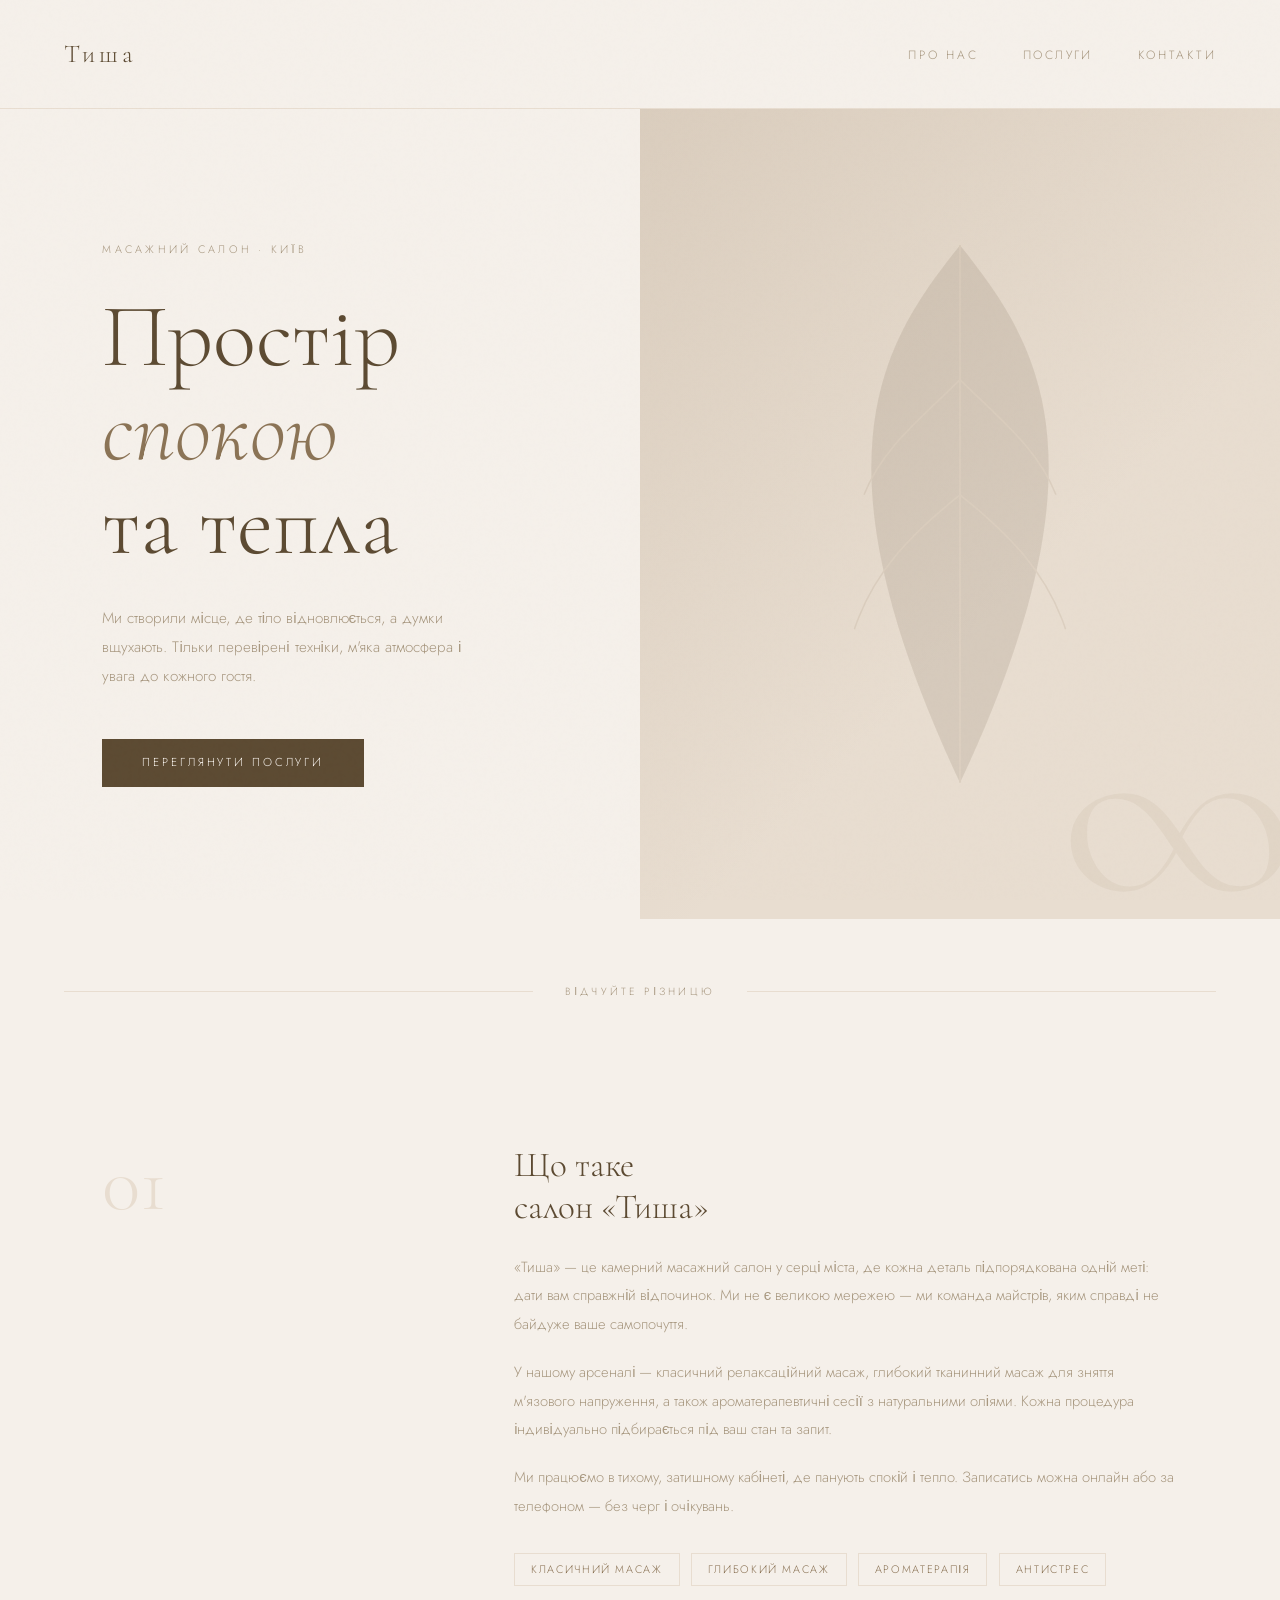
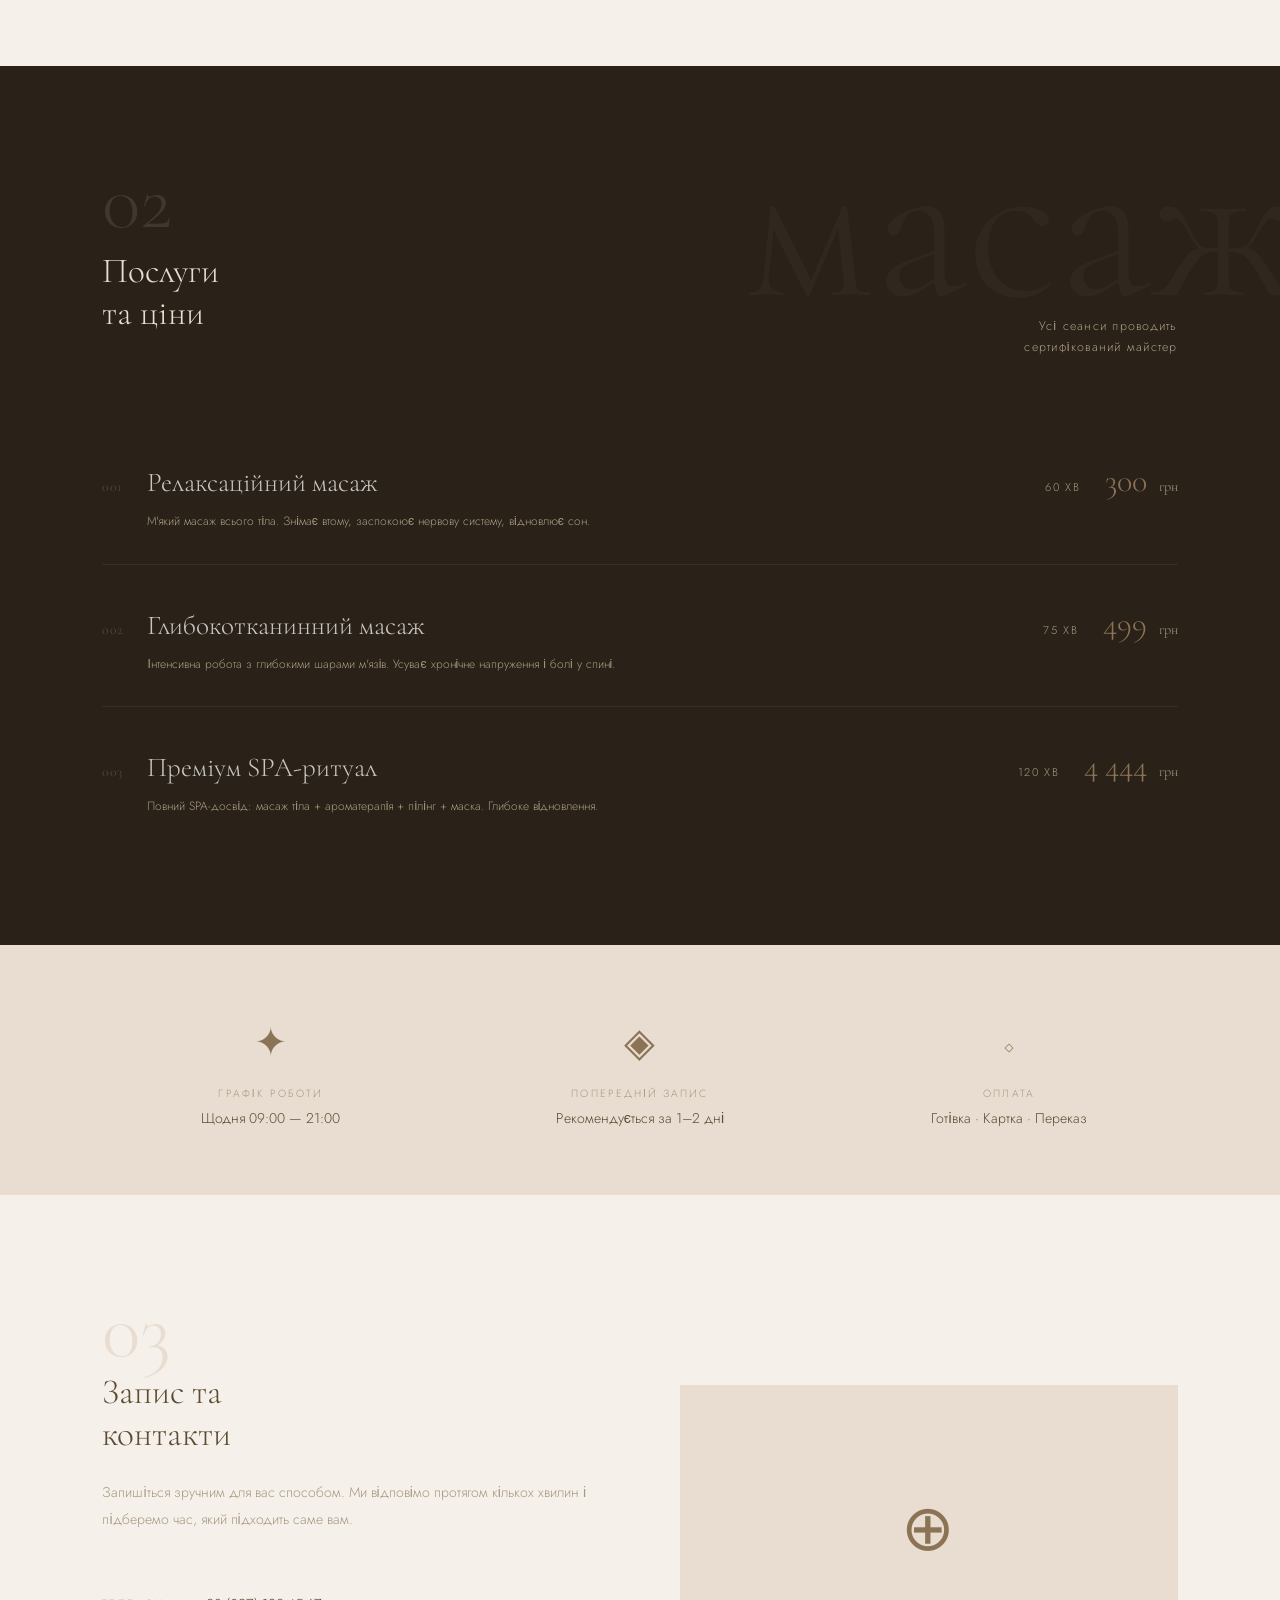
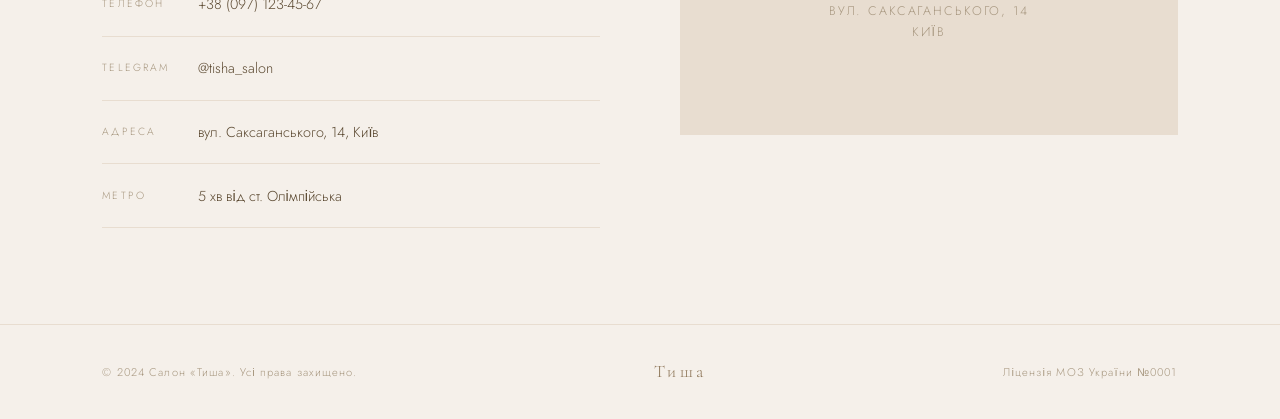
==== index.html @ 8c25eb46 "Add files via upload" ====
<!DOCTYPE html>
<html lang="uk">
<head>
<meta charset="UTF-8">
<meta name="viewport" content="width=device-width, initial-scale=1.0">
<title>Тиша — Масажний салон</title>
<link href="https://fonts.googleapis.com/css2?family=Cormorant+Garamond:ital,wght@0,300;0,400;1,300&family=Jost:wght@300;400&display=swap" rel="stylesheet">
<style>
  :root {
    --cream: #f5f0ea;
    --sand: #e8ddd0;
    --mocha: #8b7355;
    --bark: #5c4a32;
    --dark: #2a2218;
    --muted: #a89880;
  }

  * { margin: 0; padding: 0; box-sizing: border-box; }

  html { scroll-behavior: smooth; }

  body {
    background-color: var(--cream);
    color: var(--dark);
    font-family: 'Jost', sans-serif;
    font-weight: 300;
    line-height: 1.7;
    overflow-x: hidden;
  }

  /* NOISE TEXTURE OVERLAY */
  body::before {
    content: '';
    position: fixed;
    inset: 0;
    background-image: url("data:image/svg+xml,%3Csvg viewBox='0 0 200 200' xmlns='http://www.w3.org/2000/svg'%3E%3Cfilter id='n'%3E%3CfeTurbulence type='fractalNoise' baseFrequency='0.9' numOctaves='4' stitchTiles='stitch'/%3E%3C/filter%3E%3Crect width='100%25' height='100%25' filter='url(%23n)' opacity='0.04'/%3E%3C/svg%3E");
    pointer-events: none;
    z-index: 100;
    opacity: 0.4;
  }

  /* HEADER */
  header {
    display: flex;
    justify-content: space-between;
    align-items: center;
    padding: 2rem 5vw;
    border-bottom: 1px solid var(--sand);
    position: sticky;
    top: 0;
    background: var(--cream);
    z-index: 10;
    animation: fadeDown 0.8s ease both;
  }

  .logo {
    font-family: 'Cormorant Garamond', serif;
    font-size: 1.6rem;
    font-weight: 300;
    letter-spacing: 0.15em;
    color: var(--bark);
  }

  nav a {
    text-decoration: none;
    color: var(--muted);
    font-size: 0.75rem;
    letter-spacing: 0.2em;
    text-transform: uppercase;
    margin-left: 2.5rem;
    transition: color 0.3s;
  }
  nav a:hover { color: var(--bark); }

  /* HERO */
  .hero {
    display: grid;
    grid-template-columns: 1fr 1fr;
    min-height: 90vh;
    animation: fadeUp 1s 0.2s ease both;
  }

  .hero-text {
    display: flex;
    flex-direction: column;
    justify-content: center;
    padding: 6rem 5vw 6rem 8vw;
  }

  .hero-label {
    font-size: 0.68rem;
    letter-spacing: 0.3em;
    text-transform: uppercase;
    color: var(--muted);
    margin-bottom: 2rem;
  }

  .hero-title {
    font-family: 'Cormorant Garamond', serif;
    font-size: clamp(3.5rem, 7vw, 6rem);
    font-weight: 300;
    line-height: 1.05;
    color: var(--bark);
    margin-bottom: 2rem;
  }

  .hero-title em {
    font-style: italic;
    color: var(--mocha);
  }

  .hero-desc {
    font-size: 0.95rem;
    color: var(--muted);
    max-width: 380px;
    margin-bottom: 3rem;
    line-height: 1.9;
  }

  .btn {
    display: inline-block;
    padding: 0.9rem 2.5rem;
    background: var(--bark);
    color: var(--cream);
    text-decoration: none;
    font-size: 0.72rem;
    letter-spacing: 0.25em;
    text-transform: uppercase;
    transition: background 0.3s, transform 0.2s;
    align-self: flex-start;
  }
  .btn:hover { background: var(--dark); transform: translateY(-1px); }

  .hero-visual {
    background: var(--sand);
    position: relative;
    overflow: hidden;
  }

  .hero-visual::after {
    content: '';
    position: absolute;
    inset: 0;
    background: linear-gradient(135deg, rgba(139,115,85,0.15) 0%, transparent 60%);
  }

  .hero-visual svg {
    position: absolute;
    top: 50%;
    left: 50%;
    transform: translate(-50%, -50%);
    opacity: 0.12;
    width: 60%;
  }

  .big-number {
    position: absolute;
    bottom: -2rem;
    right: -1rem;
    font-family: 'Cormorant Garamond', serif;
    font-size: 18rem;
    color: var(--mocha);
    opacity: 0.07;
    line-height: 1;
    user-select: none;
  }

  /* DIVIDER */
  .divider {
    display: flex;
    align-items: center;
    padding: 0 5vw;
    gap: 2rem;
    margin: 4rem 0;
  }
  .divider-line { flex: 1; height: 1px; background: var(--sand); }
  .divider-text { font-size: 0.65rem; letter-spacing: 0.3em; text-transform: uppercase; color: var(--muted); white-space: nowrap; }

  /* ABOUT */
  .about {
    padding: 5rem 8vw;
    display: grid;
    grid-template-columns: 1fr 2fr;
    gap: 5rem;
    align-items: start;
  }

  .section-num {
    font-family: 'Cormorant Garamond', serif;
    font-size: 5rem;
    color: var(--sand);
    font-weight: 300;
    line-height: 1;
  }

  .section-title {
    font-family: 'Cormorant Garamond', serif;
    font-size: 2.2rem;
    font-weight: 300;
    color: var(--bark);
    margin-bottom: 1.5rem;
    line-height: 1.2;
  }

  .about-text p {
    color: var(--muted);
    font-size: 0.92rem;
    line-height: 1.95;
    margin-bottom: 1.2rem;
  }

  .tag-row {
    display: flex;
    gap: 0.7rem;
    flex-wrap: wrap;
    margin-top: 2rem;
  }

  .tag {
    padding: 0.4rem 1rem;
    border: 1px solid var(--sand);
    font-size: 0.68rem;
    letter-spacing: 0.15em;
    text-transform: uppercase;
    color: var(--mocha);
  }

  /* SERVICES */
  .services {
    background: var(--dark);
    padding: 6rem 8vw;
    color: var(--cream);
    position: relative;
    overflow: hidden;
  }

  .services::before {
    content: 'масаж';
    position: absolute;
    top: -2rem;
    right: -1rem;
    font-family: 'Cormorant Garamond', serif;
    font-size: 14rem;
    color: rgba(255,255,255,0.03);
    font-weight: 300;
    white-space: nowrap;
  }

  .services-header {
    display: flex;
    justify-content: space-between;
    align-items: flex-end;
    margin-bottom: 4rem;
  }

  .services .section-title {
    color: var(--sand);
  }

  .services-sub {
    font-size: 0.78rem;
    color: var(--muted);
    letter-spacing: 0.1em;
    max-width: 200px;
    text-align: right;
    line-height: 1.7;
  }

  .price-list { width: 100%; }

  .price-item {
    display: grid;
    grid-template-columns: auto 1fr auto auto;
    align-items: baseline;
    gap: 1.5rem;
    padding: 2rem 0;
    border-bottom: 1px solid rgba(255,255,255,0.06);
    transition: background 0.3s;
    cursor: default;
  }

  .price-item:hover .price-name { color: var(--sand); }
  .price-item:last-child { border-bottom: none; }

  .price-index {
    font-family: 'Cormorant Garamond', serif;
    font-size: 0.85rem;
    color: rgba(255,255,255,0.2);
    letter-spacing: 0.1em;
    padding-top: 2px;
  }

  .price-name {
    font-family: 'Cormorant Garamond', serif;
    font-size: 1.7rem;
    font-weight: 300;
    color: rgba(255,255,255,0.75);
    transition: color 0.3s;
  }

  .price-duration {
    font-size: 0.7rem;
    color: var(--muted);
    letter-spacing: 0.15em;
    text-transform: uppercase;
  }

  .price-cost {
    font-family: 'Cormorant Garamond', serif;
    font-size: 2rem;
    font-weight: 300;
    color: var(--mocha);
    white-space: nowrap;
  }

  .price-cost span {
    font-size: 0.9rem;
    color: var(--muted);
    margin-left: 0.3rem;
  }

  /* INFO STRIP */
  .info-strip {
    background: var(--sand);
    padding: 3rem 8vw;
    display: grid;
    grid-template-columns: repeat(3, 1fr);
    gap: 2rem;
  }

  .info-item {
    text-align: center;
    padding: 1rem;
  }

  .info-icon {
    font-family: 'Cormorant Garamond', serif;
    font-size: 2.5rem;
    color: var(--mocha);
    margin-bottom: 0.5rem;
  }

  .info-label {
    font-size: 0.65rem;
    letter-spacing: 0.2em;
    text-transform: uppercase;
    color: var(--muted);
    margin-bottom: 0.3rem;
  }

  .info-value {
    font-size: 0.88rem;
    color: var(--bark);
  }

  /* CONTACT */
  .contact {
    padding: 6rem 8vw;
    display: grid;
    grid-template-columns: 1fr 1fr;
    gap: 5rem;
    align-items: center;
  }

  .contact-left .section-title { margin-bottom: 1rem; }

  .contact-desc {
    font-size: 0.88rem;
    color: var(--muted);
    line-height: 1.9;
    margin-bottom: 2.5rem;
  }

  .contact-line {
    display: flex;
    align-items: center;
    gap: 1rem;
    padding: 1.2rem 0;
    border-bottom: 1px solid var(--sand);
  }

  .contact-line-label {
    font-size: 0.65rem;
    letter-spacing: 0.2em;
    text-transform: uppercase;
    color: var(--muted);
    width: 80px;
  }

  .contact-line-value {
    font-size: 0.9rem;
    color: var(--bark);
  }

  .contact-right {
    background: var(--sand);
    height: 350px;
    display: flex;
    align-items: center;
    justify-content: center;
    position: relative;
    overflow: hidden;
  }

  .map-placeholder {
    text-align: center;
    color: var(--muted);
    font-size: 0.78rem;
    letter-spacing: 0.15em;
    text-transform: uppercase;
    z-index: 1;
  }

  .map-placeholder .map-icon {
    font-family: 'Cormorant Garamond', serif;
    font-size: 4rem;
    display: block;
    color: var(--mocha);
    margin-bottom: 1rem;
  }

  /* FOOTER */
  footer {
    padding: 2rem 8vw;
    border-top: 1px solid var(--sand);
    display: flex;
    justify-content: space-between;
    align-items: center;
  }

  .footer-copy {
    font-size: 0.7rem;
    color: var(--muted);
    letter-spacing: 0.1em;
  }

  .footer-logo {
    font-family: 'Cormorant Garamond', serif;
    font-size: 1.1rem;
    color: var(--mocha);
    letter-spacing: 0.2em;
  }

  /* ANIMATIONS */
  @keyframes fadeDown {
    from { opacity: 0; transform: translateY(-15px); }
    to { opacity: 1; transform: translateY(0); }
  }
  @keyframes fadeUp {
    from { opacity: 0; transform: translateY(20px); }
    to { opacity: 1; transform: translateY(0); }
  }

  /* SCROLL REVEAL */
  .reveal {
    opacity: 0;
    transform: translateY(25px);
    transition: opacity 0.8s ease, transform 0.8s ease;
  }
  .reveal.visible {
    opacity: 1;
    transform: translateY(0);
  }

  /* RESPONSIVE */
  @media (max-width: 768px) {
    .hero { grid-template-columns: 1fr; min-height: auto; }
    .hero-visual { height: 250px; }
    .hero-text { padding: 3rem 5vw; }
    .about { grid-template-columns: 1fr; gap: 1.5rem; }
    .section-num { font-size: 3rem; }
    .services-header { flex-direction: column; align-items: flex-start; gap: 1rem; }
    .services-sub { text-align: left; }
    .price-item { grid-template-columns: auto 1fr auto; }
    .price-duration { display: none; }
    .info-strip { grid-template-columns: 1fr; }
    .contact { grid-template-columns: 1fr; }
    .contact-right { height: 200px; }
    footer { flex-direction: column; gap: 1rem; text-align: center; }
    nav { display: none; }
  }
</style>
</head>
<body>

<!-- HEADER -->
<header>
  <div class="logo">Тиша</div>
  <nav>
    <a href="#about">Про нас</a>
    <a href="#services">Послуги</a>
    <a href="#contact">Контакти</a>
  </nav>
</header>

<!-- HERO -->
<section class="hero">
  <div class="hero-text">
    <p class="hero-label">Масажний салон · Київ</p>
    <h1 class="hero-title">Простір<br><em>спокою</em><br>та тепла</h1>
    <p class="hero-desc">
      Ми створили місце, де тіло відновлюється, а думки вщухають.
      Тільки перевірені техніки, м'яка атмосфера і увага до кожного гостя.
    </p>
    <a href="#services" class="btn">Переглянути послуги</a>
  </div>
  <div class="hero-visual">
    <!-- Decorative leaf SVG -->
    <svg viewBox="0 0 200 300" fill="none" xmlns="http://www.w3.org/2000/svg">
      <path d="M100 10 C60 60 20 120 100 290 C180 120 140 60 100 10Z" fill="#5c4a32"/>
      <path d="M100 10 L100 290" stroke="#8b7355" stroke-width="1"/>
      <path d="M100 80 C80 100 60 115 50 140" stroke="#8b7355" stroke-width="0.8"/>
      <path d="M100 80 C120 100 140 115 150 140" stroke="#8b7355" stroke-width="0.8"/>
      <path d="M100 140 C75 160 55 180 45 210" stroke="#8b7355" stroke-width="0.8"/>
      <path d="M100 140 C125 160 145 180 155 210" stroke="#8b7355" stroke-width="0.8"/>
    </svg>
    <div class="big-number">∞</div>
  </div>
</section>

<div class="divider">
  <div class="divider-line"></div>
  <div class="divider-text">Відчуйте різницю</div>
  <div class="divider-line"></div>
</div>

<!-- ABOUT -->
<section class="about" id="about">
  <div class="reveal">
    <div class="section-num">01</div>
  </div>
  <div class="about-text reveal">
    <h2 class="section-title">Що таке<br>салон «Тиша»</h2>
    <p>
      «Тиша» — це камерний масажний салон у серці міста, де кожна деталь підпорядкована одній меті: 
      дати вам справжній відпочинок. Ми не є великою мережею — ми команда майстрів, 
      яким справді не байдуже ваше самопочуття.
    </p>
    <p>
      У нашому арсеналі — класичний релаксаційний масаж, глибокий тканинний масаж для зняття 
      м'язового напруження, а також ароматерапевтичні сесії з натуральними оліями.
      Кожна процедура індивідуально підбирається під ваш стан та запит.
    </p>
    <p>
      Ми працюємо в тихому, затишному кабінеті, де панують спокій і тепло.
      Записатись можна онлайн або за телефоном — без черг і очікувань.
    </p>
    <div class="tag-row">
      <span class="tag">Класичний масаж</span>
      <span class="tag">Глибокий масаж</span>
      <span class="tag">Ароматерапія</span>
      <span class="tag">Антистрес</span>
    </div>
  </div>
</section>

<!-- SERVICES / PRICE -->
<section class="services" id="services">
  <div class="services-header reveal">
    <div>
      <div class="section-num" style="color: rgba(255,255,255,0.1); margin-bottom: 0.5rem;">02</div>
      <h2 class="section-title">Послуги<br>та ціни</h2>
    </div>
    <p class="services-sub">Усі сеанси проводить сертифікований майстер</p>
  </div>

  <div class="price-list reveal">
    <div class="price-item">
      <span class="price-index">001</span>
      <div>
        <div class="price-name">Релаксаційний масаж</div>
        <div style="font-size:0.75rem; color: var(--muted); margin-top:0.3rem;">
          М'який масаж всього тіла. Знімає втому, заспокоює нервову систему, відновлює сон.
        </div>
      </div>
      <span class="price-duration">60 хв</span>
      <div class="price-cost">300 <span>грн</span></div>
    </div>

    <div class="price-item">
      <span class="price-index">002</span>
      <div>
        <div class="price-name">Глибокотканинний масаж</div>
        <div style="font-size:0.75rem; color: var(--muted); margin-top:0.3rem;">
          Інтенсивна робота з глибокими шарами м'язів. Усуває хронічне напруження і болі у спині.
        </div>
      </div>
      <span class="price-duration">75 хв</span>
      <div class="price-cost">499 <span>грн</span></div>
    </div>

    <div class="price-item">
      <span class="price-index">003</span>
      <div>
        <div class="price-name">Преміум SPA-ритуал</div>
        <div style="font-size:0.75rem; color: var(--muted); margin-top:0.3rem;">
          Повний SPA-досвід: масаж тіла + ароматерапія + пілінг + маска. Глибоке відновлення.
        </div>
      </div>
      <span class="price-duration">120 хв</span>
      <div class="price-cost">4 444 <span>грн</span></div>
    </div>
  </div>
</section>

<!-- INFO STRIP -->
<div class="info-strip reveal">
  <div class="info-item">
    <div class="info-icon">✦</div>
    <div class="info-label">Графік роботи</div>
    <div class="info-value">Щодня 09:00 — 21:00</div>
  </div>
  <div class="info-item">
    <div class="info-icon">◈</div>
    <div class="info-label">Попередній запис</div>
    <div class="info-value">Рекомендується за 1–2 дні</div>
  </div>
  <div class="info-item">
    <div class="info-icon">◇</div>
    <div class="info-label">Оплата</div>
    <div class="info-value">Готівка · Картка · Переказ</div>
  </div>
</div>

<!-- CONTACT -->
<section class="contact" id="contact">
  <div class="reveal">
    <div class="section-num">03</div>
    <h2 class="section-title">Запис та<br>контакти</h2>
    <p class="contact-desc">
      Запишіться зручним для вас способом. Ми відповімо протягом кількох хвилин 
      і підберемо час, який підходить саме вам.
    </p>

    <div class="contact-line">
      <span class="contact-line-label">Телефон</span>
      <span class="contact-line-value">+38 (097) 123-45-67</span>
    </div>
    <div class="contact-line">
      <span class="contact-line-label">Telegram</span>
      <span class="contact-line-value">@tisha_salon</span>
    </div>
    <div class="contact-line">
      <span class="contact-line-label">Адреса</span>
      <span class="contact-line-value">вул. Саксаганського, 14, Київ</span>
    </div>
    <div class="contact-line">
      <span class="contact-line-label">Метро</span>
      <span class="contact-line-value">5 хв від ст. Олімпійська</span>
    </div>
  </div>

  <div class="contact-right reveal">
    <div class="map-placeholder">
      <span class="map-icon">⊕</span>
      вул. Саксаганського, 14<br>Київ
    </div>
  </div>
</section>

<!-- FOOTER -->
<footer>
  <div class="footer-copy">© 2024 Салон «Тиша». Усі права захищено.</div>
  <div class="footer-logo">Тиша</div>
  <div class="footer-copy">Ліцензія МОЗ України №0001</div>
</footer>

<script>
  // Scroll reveal
  const reveals = document.querySelectorAll('.reveal');
  const observer = new IntersectionObserver((entries) => {
    entries.forEach((entry, i) => {
      if (entry.isIntersecting) {
        setTimeout(() => entry.target.classList.add('visible'), 100);
      }
    });
  }, { threshold: 0.12 });
  reveals.forEach(el => observer.observe(el));
</script>

</body>
</html>
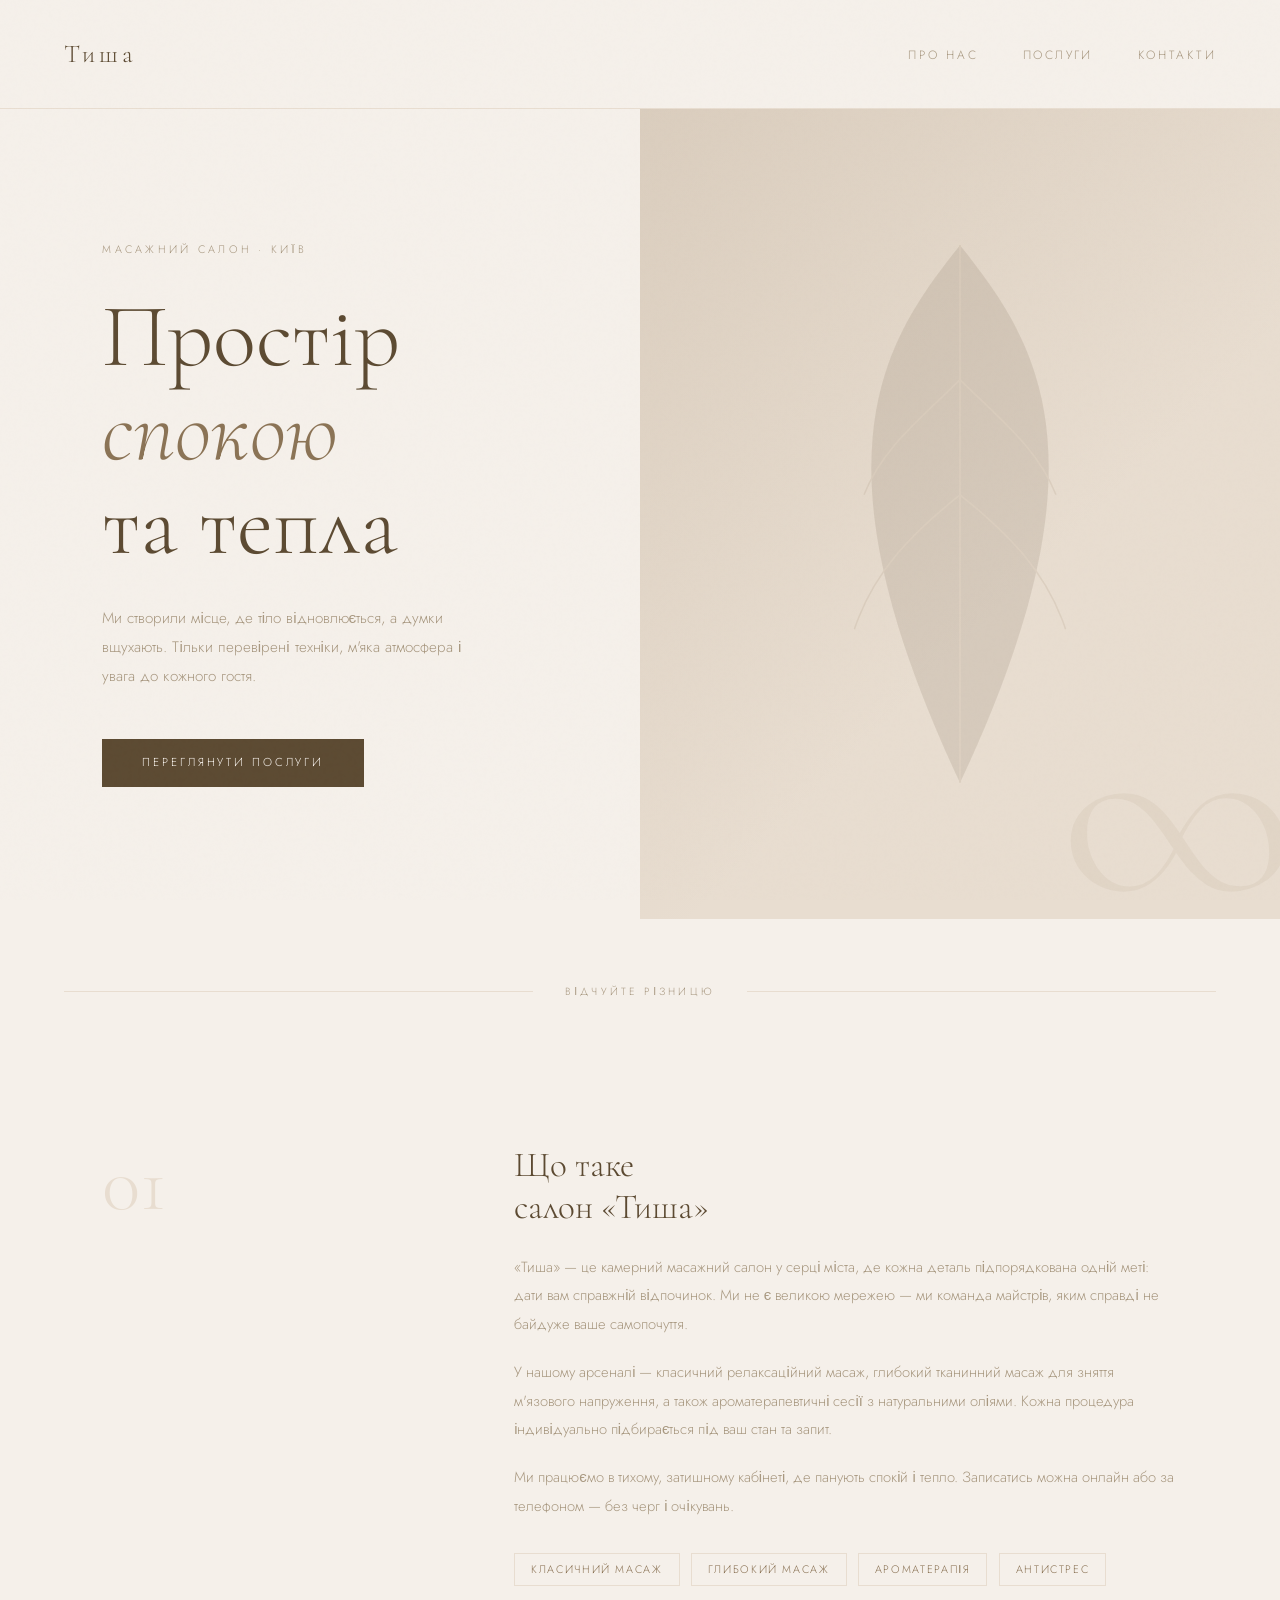
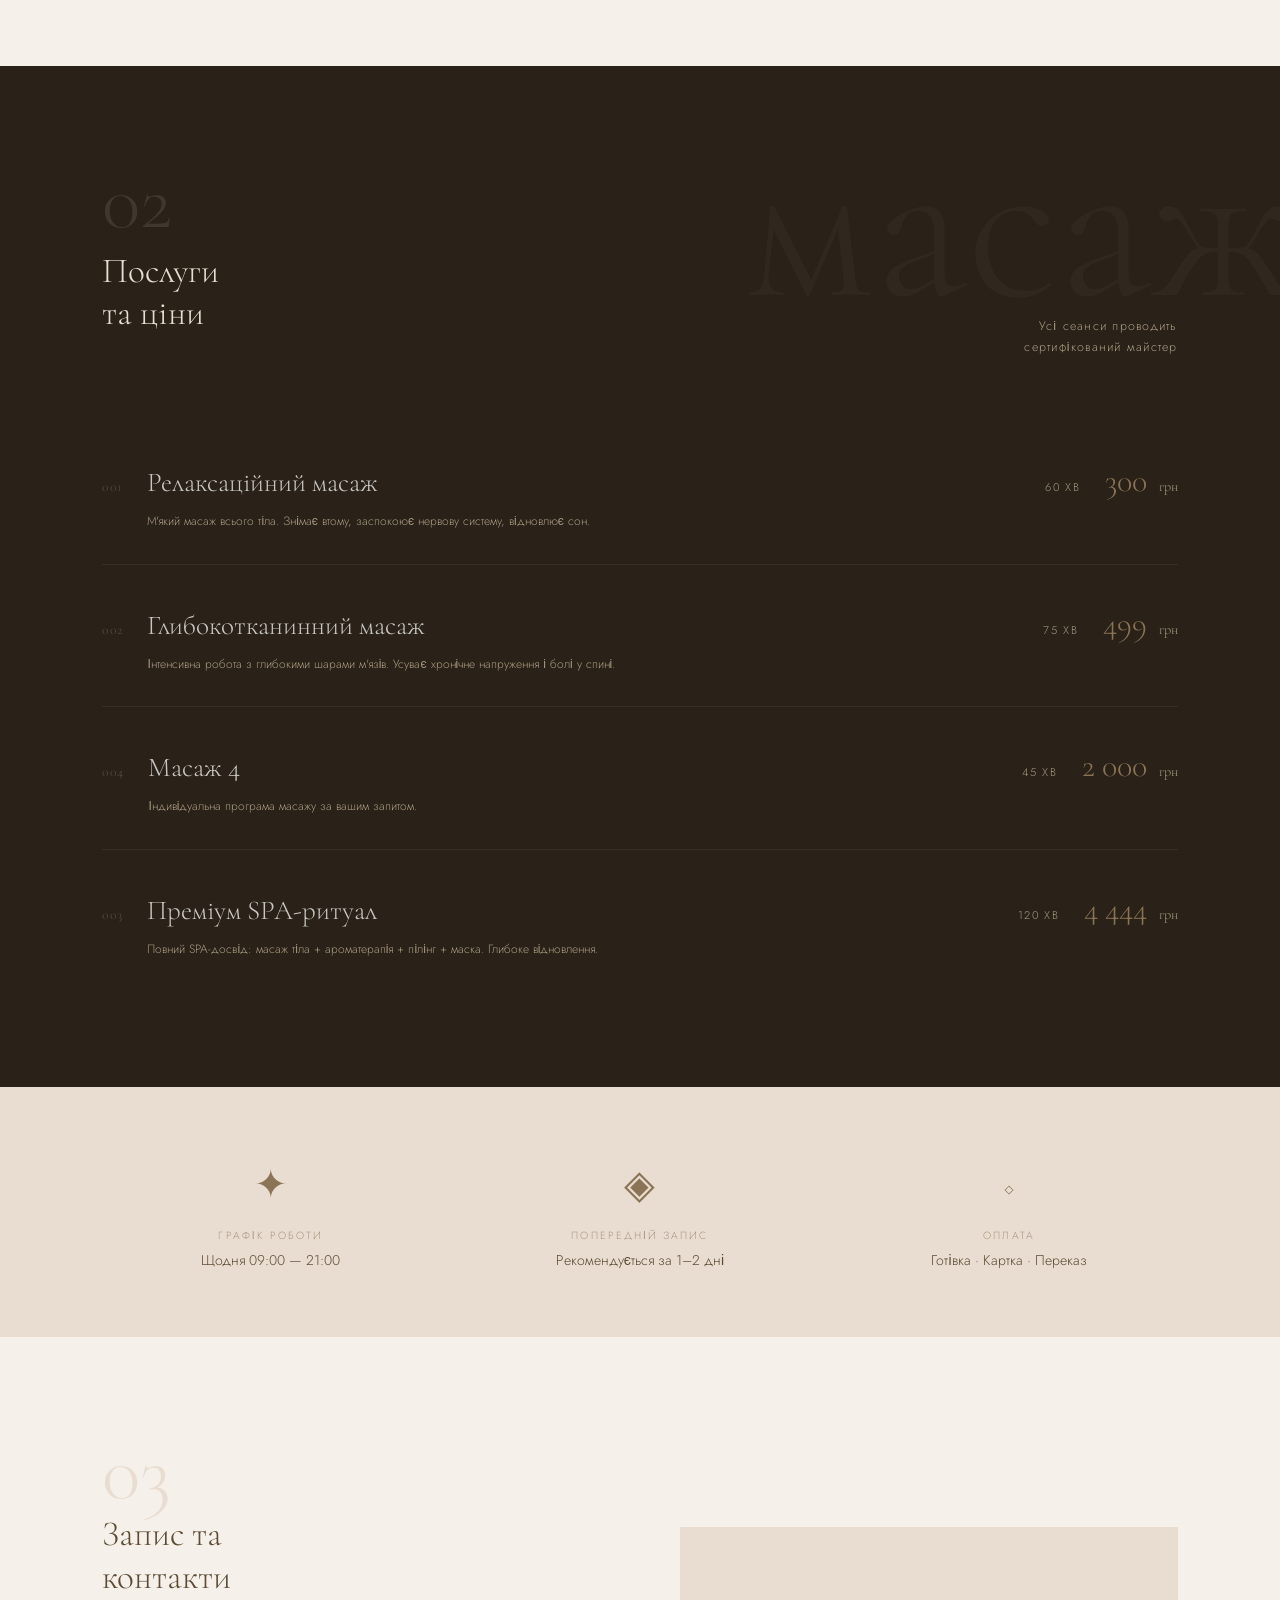
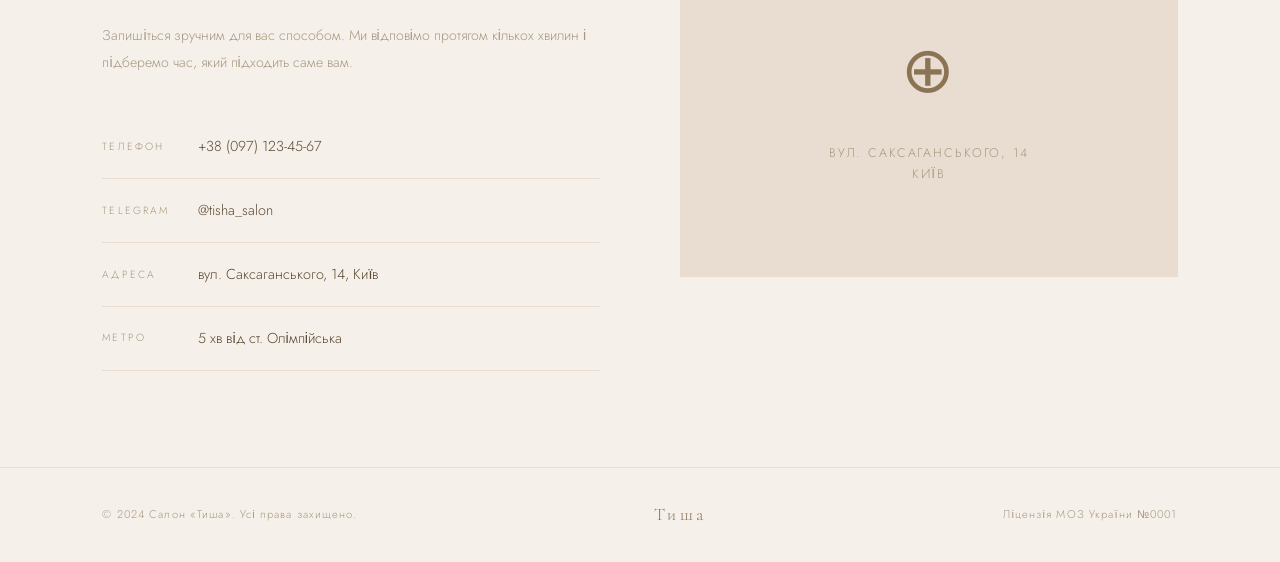
==== commit 1f5e7562: "Add files via upload" ====
--- a/index.html
+++ b/index.html
@@ -590,6 +590,18 @@
     </div>
 
     <div class="price-item">
+      <span class="price-index">004</span>
+      <div>
+        <div class="price-name">Масаж 4</div>
+        <div style="font-size:0.75rem; color: var(--muted); margin-top:0.3rem;">
+          Індивідуальна програма масажу за вашим запитом.
+        </div>
+      </div>
+      <span class="price-duration">45 хв</span>
+      <div class="price-cost">2 000 <span>грн</span></div>
+    </div>
+
+    <div class="price-item">
       <span class="price-index">003</span>
       <div>
         <div class="price-name">Преміум SPA-ритуал</div>
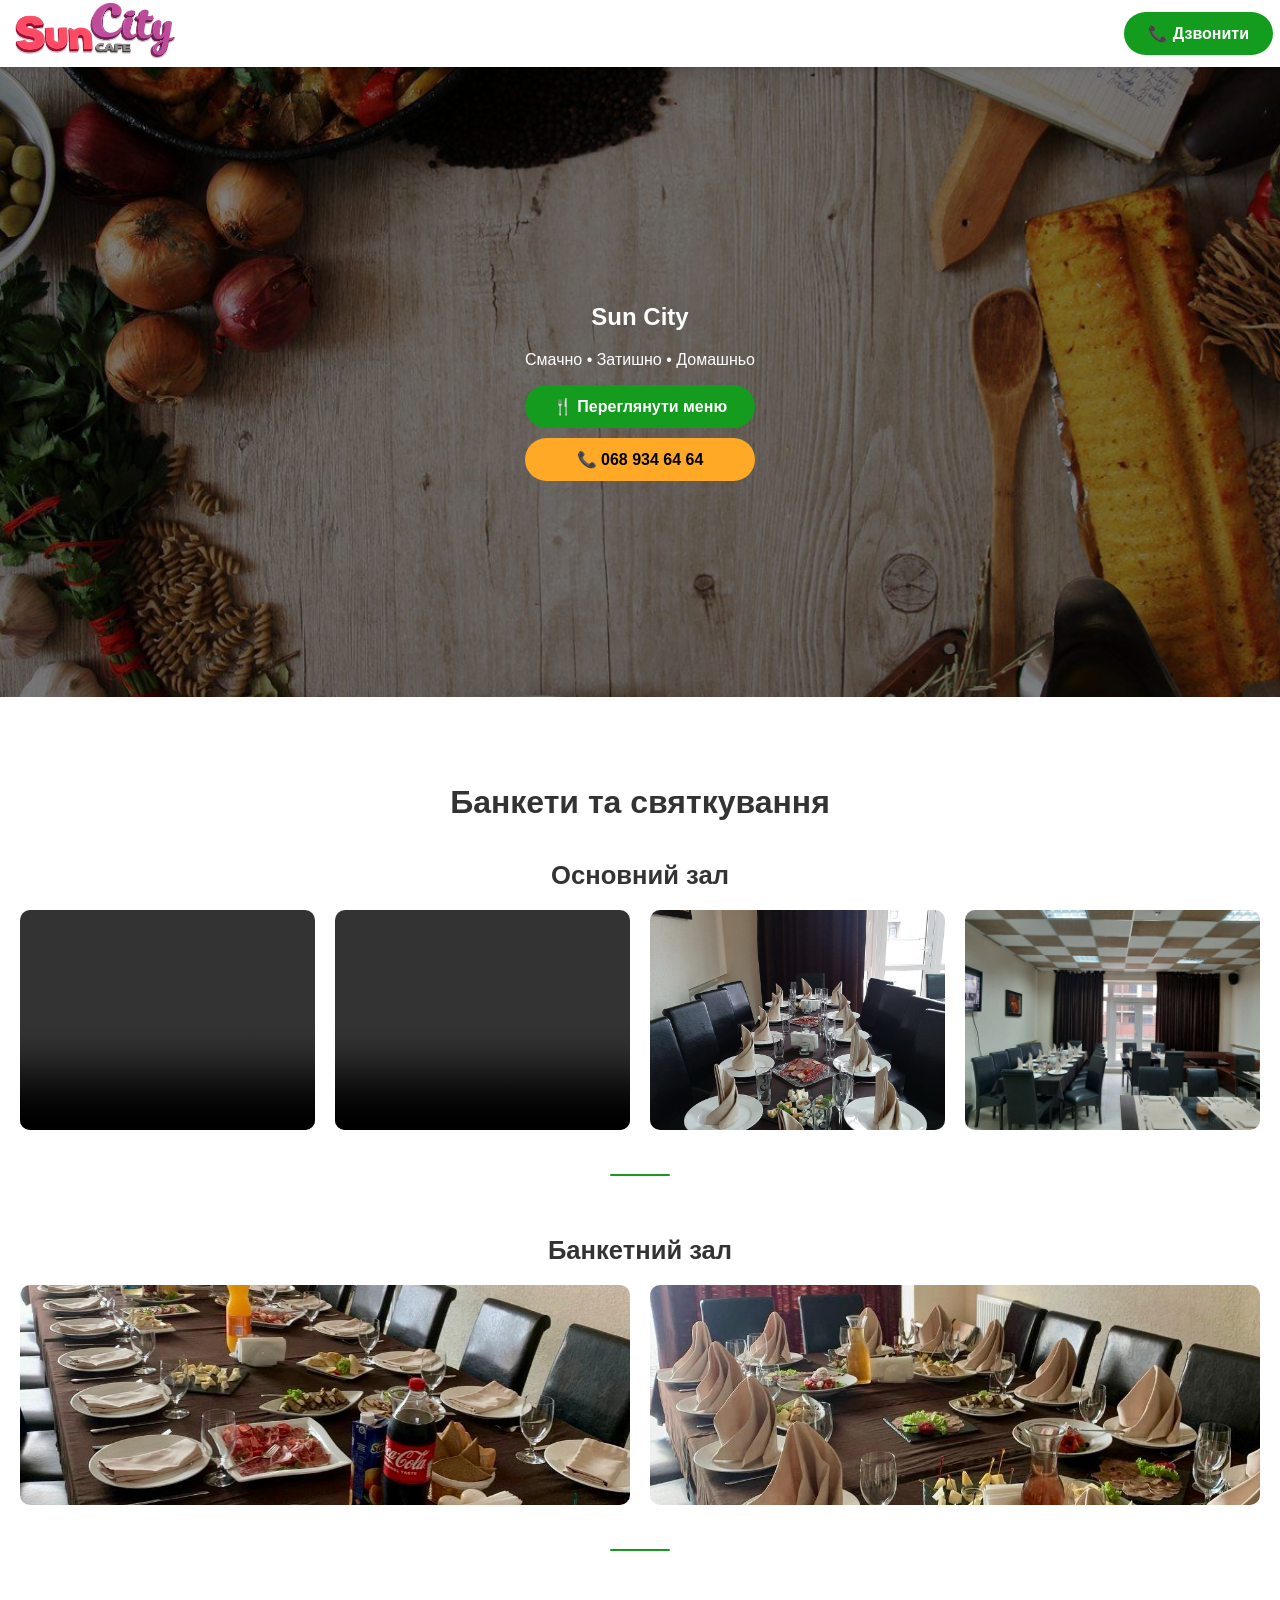
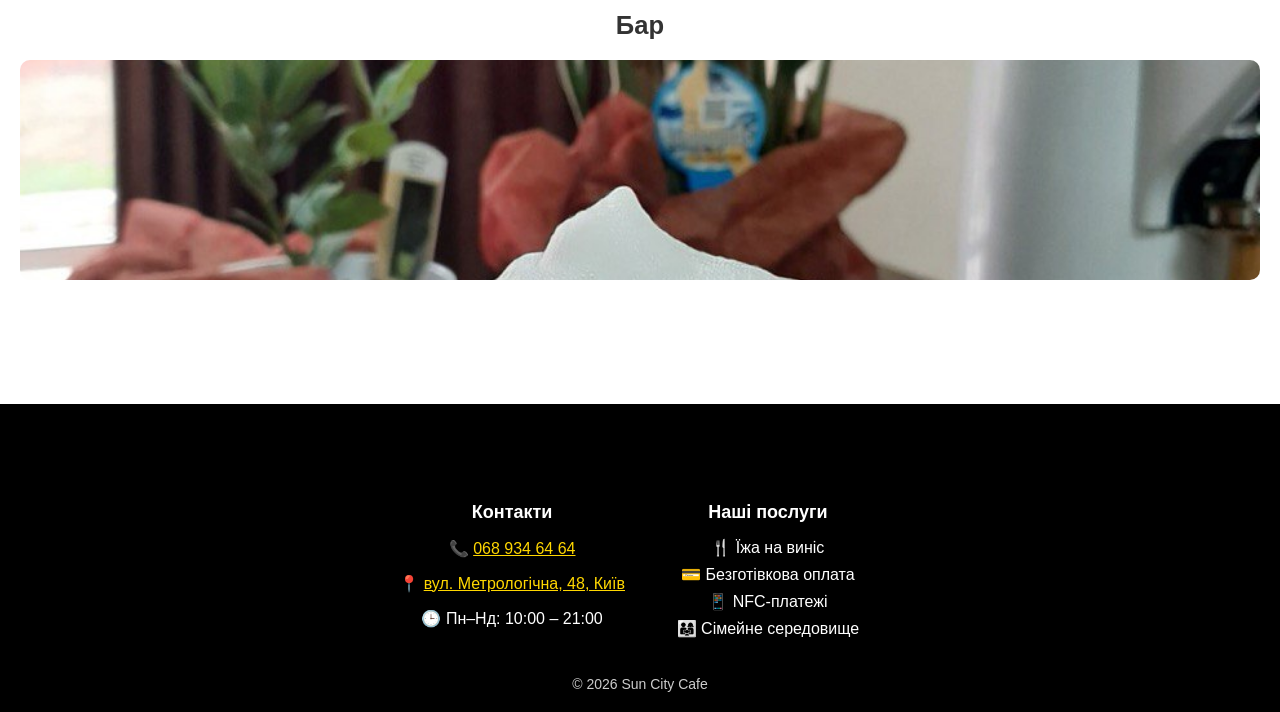
==== commit 21a87f56: "Add files via upload" ====
--- a/index.html
+++ b/index.html
@@ -1,693 +1,105 @@
 <!DOCTYPE html>
 <html lang="uk">
 <head>
-<meta charset="UTF-8">
-<meta name="viewport" content="width=device-width, initial-scale=1.0">
-<title>Тиша — Масажний салон</title>
-<link href="https://fonts.googleapis.com/css2?family=Cormorant+Garamond:ital,wght@0,300;0,400;1,300&family=Jost:wght@300;400&display=swap" rel="stylesheet">
-<style>
-  :root {
-    --cream: #f5f0ea;
-    --sand: #e8ddd0;
-    --mocha: #8b7355;
-    --bark: #5c4a32;
-    --dark: #2a2218;
-    --muted: #a89880;
-  }
+  <meta charset="UTF-8">
+  <meta name="viewport" content="width=device-width, initial-scale=1.0">
+  <title>Sun City Cafe</title>
 
-  * { margin: 0; padding: 0; box-sizing: border-box; }
-
-  html { scroll-behavior: smooth; }
-
-  body {
-    background-color: var(--cream);
-    color: var(--dark);
-    font-family: 'Jost', sans-serif;
-    font-weight: 300;
-    line-height: 1.7;
-    overflow-x: hidden;
-  }
-
-  /* NOISE TEXTURE OVERLAY */
-  body::before {
-    content: '';
-    position: fixed;
-    inset: 0;
-    background-image: url("data:image/svg+xml,%3Csvg viewBox='0 0 200 200' xmlns='http://www.w3.org/2000/svg'%3E%3Cfilter id='n'%3E%3CfeTurbulence type='fractalNoise' baseFrequency='0.9' numOctaves='4' stitchTiles='stitch'/%3E%3C/filter%3E%3Crect width='100%25' height='100%25' filter='url(%23n)' opacity='0.04'/%3E%3C/svg%3E");
-    pointer-events: none;
-    z-index: 100;
-    opacity: 0.4;
-  }
-
-  /* HEADER */
-  header {
-    display: flex;
-    justify-content: space-between;
-    align-items: center;
-    padding: 2rem 5vw;
-    border-bottom: 1px solid var(--sand);
-    position: sticky;
-    top: 0;
-    background: var(--cream);
-    z-index: 10;
-    animation: fadeDown 0.8s ease both;
-  }
-
-  .logo {
-    font-family: 'Cormorant Garamond', serif;
-    font-size: 1.6rem;
-    font-weight: 300;
-    letter-spacing: 0.15em;
-    color: var(--bark);
-  }
-
-  nav a {
-    text-decoration: none;
-    color: var(--muted);
-    font-size: 0.75rem;
-    letter-spacing: 0.2em;
-    text-transform: uppercase;
-    margin-left: 2.5rem;
-    transition: color 0.3s;
-  }
-  nav a:hover { color: var(--bark); }
-
-  /* HERO */
-  .hero {
-    display: grid;
-    grid-template-columns: 1fr 1fr;
-    min-height: 90vh;
-    animation: fadeUp 1s 0.2s ease both;
-  }
-
-  .hero-text {
-    display: flex;
-    flex-direction: column;
-    justify-content: center;
-    padding: 6rem 5vw 6rem 8vw;
-  }
-
-  .hero-label {
-    font-size: 0.68rem;
-    letter-spacing: 0.3em;
-    text-transform: uppercase;
-    color: var(--muted);
-    margin-bottom: 2rem;
-  }
-
-  .hero-title {
-    font-family: 'Cormorant Garamond', serif;
-    font-size: clamp(3.5rem, 7vw, 6rem);
-    font-weight: 300;
-    line-height: 1.05;
-    color: var(--bark);
-    margin-bottom: 2rem;
-  }
-
-  .hero-title em {
-    font-style: italic;
-    color: var(--mocha);
-  }
-
-  .hero-desc {
-    font-size: 0.95rem;
-    color: var(--muted);
-    max-width: 380px;
-    margin-bottom: 3rem;
-    line-height: 1.9;
-  }
-
-  .btn {
-    display: inline-block;
-    padding: 0.9rem 2.5rem;
-    background: var(--bark);
-    color: var(--cream);
-    text-decoration: none;
-    font-size: 0.72rem;
-    letter-spacing: 0.25em;
-    text-transform: uppercase;
-    transition: background 0.3s, transform 0.2s;
-    align-self: flex-start;
-  }
-  .btn:hover { background: var(--dark); transform: translateY(-1px); }
-
-  .hero-visual {
-    background: var(--sand);
-    position: relative;
-    overflow: hidden;
-  }
-
-  .hero-visual::after {
-    content: '';
-    position: absolute;
-    inset: 0;
-    background: linear-gradient(135deg, rgba(139,115,85,0.15) 0%, transparent 60%);
-  }
-
-  .hero-visual svg {
-    position: absolute;
-    top: 50%;
-    left: 50%;
-    transform: translate(-50%, -50%);
-    opacity: 0.12;
-    width: 60%;
-  }
-
-  .big-number {
-    position: absolute;
-    bottom: -2rem;
-    right: -1rem;
-    font-family: 'Cormorant Garamond', serif;
-    font-size: 18rem;
-    color: var(--mocha);
-    opacity: 0.07;
-    line-height: 1;
-    user-select: none;
-  }
-
-  /* DIVIDER */
-  .divider {
-    display: flex;
-    align-items: center;
-    padding: 0 5vw;
-    gap: 2rem;
-    margin: 4rem 0;
-  }
-  .divider-line { flex: 1; height: 1px; background: var(--sand); }
-  .divider-text { font-size: 0.65rem; letter-spacing: 0.3em; text-transform: uppercase; color: var(--muted); white-space: nowrap; }
-
-  /* ABOUT */
-  .about {
-    padding: 5rem 8vw;
-    display: grid;
-    grid-template-columns: 1fr 2fr;
-    gap: 5rem;
-    align-items: start;
-  }
-
-  .section-num {
-    font-family: 'Cormorant Garamond', serif;
-    font-size: 5rem;
-    color: var(--sand);
-    font-weight: 300;
-    line-height: 1;
-  }
-
-  .section-title {
-    font-family: 'Cormorant Garamond', serif;
-    font-size: 2.2rem;
-    font-weight: 300;
-    color: var(--bark);
-    margin-bottom: 1.5rem;
-    line-height: 1.2;
-  }
-
-  .about-text p {
-    color: var(--muted);
-    font-size: 0.92rem;
-    line-height: 1.95;
-    margin-bottom: 1.2rem;
-  }
-
-  .tag-row {
-    display: flex;
-    gap: 0.7rem;
-    flex-wrap: wrap;
-    margin-top: 2rem;
-  }
-
-  .tag {
-    padding: 0.4rem 1rem;
-    border: 1px solid var(--sand);
-    font-size: 0.68rem;
-    letter-spacing: 0.15em;
-    text-transform: uppercase;
-    color: var(--mocha);
-  }
-
-  /* SERVICES */
-  .services {
-    background: var(--dark);
-    padding: 6rem 8vw;
-    color: var(--cream);
-    position: relative;
-    overflow: hidden;
-  }
-
-  .services::before {
-    content: 'масаж';
-    position: absolute;
-    top: -2rem;
-    right: -1rem;
-    font-family: 'Cormorant Garamond', serif;
-    font-size: 14rem;
-    color: rgba(255,255,255,0.03);
-    font-weight: 300;
-    white-space: nowrap;
-  }
-
-  .services-header {
-    display: flex;
-    justify-content: space-between;
-    align-items: flex-end;
-    margin-bottom: 4rem;
-  }
-
-  .services .section-title {
-    color: var(--sand);
-  }
-
-  .services-sub {
-    font-size: 0.78rem;
-    color: var(--muted);
-    letter-spacing: 0.1em;
-    max-width: 200px;
-    text-align: right;
-    line-height: 1.7;
-  }
-
-  .price-list { width: 100%; }
-
-  .price-item {
-    display: grid;
-    grid-template-columns: auto 1fr auto auto;
-    align-items: baseline;
-    gap: 1.5rem;
-    padding: 2rem 0;
-    border-bottom: 1px solid rgba(255,255,255,0.06);
-    transition: background 0.3s;
-    cursor: default;
-  }
-
-  .price-item:hover .price-name { color: var(--sand); }
-  .price-item:last-child { border-bottom: none; }
-
-  .price-index {
-    font-family: 'Cormorant Garamond', serif;
-    font-size: 0.85rem;
-    color: rgba(255,255,255,0.2);
-    letter-spacing: 0.1em;
-    padding-top: 2px;
-  }
-
-  .price-name {
-    font-family: 'Cormorant Garamond', serif;
-    font-size: 1.7rem;
-    font-weight: 300;
-    color: rgba(255,255,255,0.75);
-    transition: color 0.3s;
-  }
-
-  .price-duration {
-    font-size: 0.7rem;
-    color: var(--muted);
-    letter-spacing: 0.15em;
-    text-transform: uppercase;
-  }
-
-  .price-cost {
-    font-family: 'Cormorant Garamond', serif;
-    font-size: 2rem;
-    font-weight: 300;
-    color: var(--mocha);
-    white-space: nowrap;
-  }
-
-  .price-cost span {
-    font-size: 0.9rem;
-    color: var(--muted);
-    margin-left: 0.3rem;
-  }
-
-  /* INFO STRIP */
-  .info-strip {
-    background: var(--sand);
-    padding: 3rem 8vw;
-    display: grid;
-    grid-template-columns: repeat(3, 1fr);
-    gap: 2rem;
-  }
-
-  .info-item {
-    text-align: center;
-    padding: 1rem;
-  }
-
-  .info-icon {
-    font-family: 'Cormorant Garamond', serif;
-    font-size: 2.5rem;
-    color: var(--mocha);
-    margin-bottom: 0.5rem;
-  }
-
-  .info-label {
-    font-size: 0.65rem;
-    letter-spacing: 0.2em;
-    text-transform: uppercase;
-    color: var(--muted);
-    margin-bottom: 0.3rem;
-  }
-
-  .info-value {
-    font-size: 0.88rem;
-    color: var(--bark);
-  }
-
-  /* CONTACT */
-  .contact {
-    padding: 6rem 8vw;
-    display: grid;
-    grid-template-columns: 1fr 1fr;
-    gap: 5rem;
-    align-items: center;
-  }
-
-  .contact-left .section-title { margin-bottom: 1rem; }
-
-  .contact-desc {
-    font-size: 0.88rem;
-    color: var(--muted);
-    line-height: 1.9;
-    margin-bottom: 2.5rem;
-  }
-
-  .contact-line {
-    display: flex;
-    align-items: center;
-    gap: 1rem;
-    padding: 1.2rem 0;
-    border-bottom: 1px solid var(--sand);
-  }
-
-  .contact-line-label {
-    font-size: 0.65rem;
-    letter-spacing: 0.2em;
-    text-transform: uppercase;
-    color: var(--muted);
-    width: 80px;
-  }
-
-  .contact-line-value {
-    font-size: 0.9rem;
-    color: var(--bark);
-  }
-
-  .contact-right {
-    background: var(--sand);
-    height: 350px;
-    display: flex;
-    align-items: center;
-    justify-content: center;
-    position: relative;
-    overflow: hidden;
-  }
-
-  .map-placeholder {
-    text-align: center;
-    color: var(--muted);
-    font-size: 0.78rem;
-    letter-spacing: 0.15em;
-    text-transform: uppercase;
-    z-index: 1;
-  }
-
-  .map-placeholder .map-icon {
-    font-family: 'Cormorant Garamond', serif;
-    font-size: 4rem;
-    display: block;
-    color: var(--mocha);
-    margin-bottom: 1rem;
-  }
-
-  /* FOOTER */
-  footer {
-    padding: 2rem 8vw;
-    border-top: 1px solid var(--sand);
-    display: flex;
-    justify-content: space-between;
-    align-items: center;
-  }
-
-  .footer-copy {
-    font-size: 0.7rem;
-    color: var(--muted);
-    letter-spacing: 0.1em;
-  }
-
-  .footer-logo {
-    font-family: 'Cormorant Garamond', serif;
-    font-size: 1.1rem;
-    color: var(--mocha);
-    letter-spacing: 0.2em;
-  }
-
-  /* ANIMATIONS */
-  @keyframes fadeDown {
-    from { opacity: 0; transform: translateY(-15px); }
-    to { opacity: 1; transform: translateY(0); }
-  }
-  @keyframes fadeUp {
-    from { opacity: 0; transform: translateY(20px); }
-    to { opacity: 1; transform: translateY(0); }
-  }
-
-  /* SCROLL REVEAL */
-  .reveal {
-    opacity: 0;
-    transform: translateY(25px);
-    transition: opacity 0.8s ease, transform 0.8s ease;
-  }
-  .reveal.visible {
-    opacity: 1;
-    transform: translateY(0);
-  }
-
-  /* RESPONSIVE */
-  @media (max-width: 768px) {
-    .hero { grid-template-columns: 1fr; min-height: auto; }
-    .hero-visual { height: 250px; }
-    .hero-text { padding: 3rem 5vw; }
-    .about { grid-template-columns: 1fr; gap: 1.5rem; }
-    .section-num { font-size: 3rem; }
-    .services-header { flex-direction: column; align-items: flex-start; gap: 1rem; }
-    .services-sub { text-align: left; }
-    .price-item { grid-template-columns: auto 1fr auto; }
-    .price-duration { display: none; }
-    .info-strip { grid-template-columns: 1fr; }
-    .contact { grid-template-columns: 1fr; }
-    .contact-right { height: 200px; }
-    footer { flex-direction: column; gap: 1rem; text-align: center; }
-    nav { display: none; }
-  }
-</style>
+  <link rel="stylesheet" href="style.css">
 </head>
 <body>
-
-<!-- HEADER -->
 <header>
-  <div class="logo">Тиша</div>
-  <nav>
-    <a href="#about">Про нас</a>
-    <a href="#services">Послуги</a>
-    <a href="#contact">Контакти</a>
-  </nav>
+  <div class="logo">
+    <img src="images/logo.jpg" alt="SUN CITY">
+  </div>
+  <a href="tel:+380689346464" class="btn-call">📞 Дзвонити</a>
 </header>
 
-<!-- HERO -->
 <section class="hero">
-  <div class="hero-text">
-    <p class="hero-label">Масажний салон · Київ</p>
-    <h1 class="hero-title">Простір<br><em>спокою</em><br>та тепла</h1>
-    <p class="hero-desc">
-      Ми створили місце, де тіло відновлюється, а думки вщухають.
-      Тільки перевірені техніки, м'яка атмосфера і увага до кожного гостя.
-    </p>
-    <a href="#services" class="btn">Переглянути послуги</a>
-  </div>
-  <div class="hero-visual">
-    <!-- Decorative leaf SVG -->
-    <svg viewBox="0 0 200 300" fill="none" xmlns="http://www.w3.org/2000/svg">
-      <path d="M100 10 C60 60 20 120 100 290 C180 120 140 60 100 10Z" fill="#5c4a32"/>
-      <path d="M100 10 L100 290" stroke="#8b7355" stroke-width="1"/>
-      <path d="M100 80 C80 100 60 115 50 140" stroke="#8b7355" stroke-width="0.8"/>
-      <path d="M100 80 C120 100 140 115 150 140" stroke="#8b7355" stroke-width="0.8"/>
-      <path d="M100 140 C75 160 55 180 45 210" stroke="#8b7355" stroke-width="0.8"/>
-      <path d="M100 140 C125 160 145 180 155 210" stroke="#8b7355" stroke-width="0.8"/>
-    </svg>
-    <div class="big-number">∞</div>
-  </div>
-</section>
-
-<div class="divider">
-  <div class="divider-line"></div>
-  <div class="divider-text">Відчуйте різницю</div>
-  <div class="divider-line"></div>
-</div>
-
-<!-- ABOUT -->
-<section class="about" id="about">
-  <div class="reveal">
-    <div class="section-num">01</div>
-  </div>
-  <div class="about-text reveal">
-    <h2 class="section-title">Що таке<br>салон «Тиша»</h2>
-    <p>
-      «Тиша» — це камерний масажний салон у серці міста, де кожна деталь підпорядкована одній меті: 
-      дати вам справжній відпочинок. Ми не є великою мережею — ми команда майстрів, 
-      яким справді не байдуже ваше самопочуття.
-    </p>
-    <p>
-      У нашому арсеналі — класичний релаксаційний масаж, глибокий тканинний масаж для зняття 
-      м'язового напруження, а також ароматерапевтичні сесії з натуральними оліями.
-      Кожна процедура індивідуально підбирається під ваш стан та запит.
-    </p>
-    <p>
-      Ми працюємо в тихому, затишному кабінеті, де панують спокій і тепло.
-      Записатись можна онлайн або за телефоном — без черг і очікувань.
-    </p>
-    <div class="tag-row">
-      <span class="tag">Класичний масаж</span>
-      <span class="tag">Глибокий масаж</span>
-      <span class="tag">Ароматерапія</span>
-      <span class="tag">Антистрес</span>
+  <div class="overlay"></div>
+  <div class="hero-content">
+    <h1>Sun City</h1>
+    <p>Смачно • Затишно • Домашньо</p>
+    <div class="hero-buttons">
+      <a href="menu.html" class="btn btn-primary">🍴 Переглянути меню</a>
+      <a href="tel:+380689346464" class="btn btn-secondary">📞 068 934 64 64</a>
     </div>
   </div>
 </section>
 
-<!-- SERVICES / PRICE -->
-<section class="services" id="services">
-  <div class="services-header reveal">
-    <div>
-      <div class="section-num" style="color: rgba(255,255,255,0.1); margin-bottom: 0.5rem;">02</div>
-      <h2 class="section-title">Послуги<br>та ціни</h2>
+<section class="banquets">
+  <h2 class="section-header">Банкети та святкування</h2>
+
+  <!-- Основний зал -->
+  <div class="hall">
+    <h3>Основний зал</h3>
+    <div class="media-grid">
+      <video src="images/осн11.mp4" controls></video>
+      <video src="images/осн22.mp4" controls></video>
+      <a href="images/осн1.jpg" target="_blank"><img src="images/осн1.jpg" alt="Фото основного залу"></a>
+      <a href="images/осн2.jpg" target="_blank"><img src="images/осн2.jpg" alt="Фото основного залу"></a>
     </div>
-    <p class="services-sub">Усі сеанси проводить сертифікований майстер</p>
+    <div class="divider"></div>
   </div>
 
-  <div class="price-list reveal">
-    <div class="price-item">
-      <span class="price-index">001</span>
-      <div>
-        <div class="price-name">Релаксаційний масаж</div>
-        <div style="font-size:0.75rem; color: var(--muted); margin-top:0.3rem;">
-          М'який масаж всього тіла. Знімає втому, заспокоює нервову систему, відновлює сон.
-        </div>
-      </div>
-      <span class="price-duration">60 хв</span>
-      <div class="price-cost">300 <span>грн</span></div>
+  <!-- Банкетний зал -->
+  <div class="hall">
+    <h3>Банкетний зал</h3>
+    <div class="media-grid">
+      <a href="images/бнк1.jpg" target="_blank"><img src="images/бнк1.jpg" alt="Фото банкетного залу"></a>
+      <a href="images/бнк2.jpg" target="_blank"><img src="images/бнк2.jpg" alt="Фото банкетного залу"></a>
     </div>
+    <div class="divider"></div>
+  </div>
 
-    <div class="price-item">
-      <span class="price-index">002</span>
-      <div>
-        <div class="price-name">Глибокотканинний масаж</div>
-        <div style="font-size:0.75rem; color: var(--muted); margin-top:0.3rem;">
-          Інтенсивна робота з глибокими шарами м'язів. Усуває хронічне напруження і болі у спині.
-        </div>
-      </div>
-      <span class="price-duration">75 хв</span>
-      <div class="price-cost">499 <span>грн</span></div>
-    </div>
-
-    <div class="price-item">
-      <span class="price-index">004</span>
-      <div>
-        <div class="price-name">Масаж 4</div>
-        <div style="font-size:0.75rem; color: var(--muted); margin-top:0.3rem;">
-          Індивідуальна програма масажу за вашим запитом.
-        </div>
-      </div>
-      <span class="price-duration">45 хв</span>
-      <div class="price-cost">2 000 <span>грн</span></div>
-    </div>
-
-    <div class="price-item">
-      <span class="price-index">003</span>
-      <div>
-        <div class="price-name">Преміум SPA-ритуал</div>
-        <div style="font-size:0.75rem; color: var(--muted); margin-top:0.3rem;">
-          Повний SPA-досвід: масаж тіла + ароматерапія + пілінг + маска. Глибоке відновлення.
-        </div>
-      </div>
-      <span class="price-duration">120 хв</span>
-      <div class="price-cost">4 444 <span>грн</span></div>
+  <!-- Бар -->
+  <div class="hall">
+    <h3>Бар</h3>
+    <div class="media-grid">
+      <a href="images/бар.jpg" target="_blank"><img src="images/бар.jpg" alt="Фото бару"></a>
     </div>
   </div>
 </section>
 
-<!-- INFO STRIP -->
-<div class="info-strip reveal">
-  <div class="info-item">
-    <div class="info-icon">✦</div>
-    <div class="info-label">Графік роботи</div>
-    <div class="info-value">Щодня 09:00 — 21:00</div>
-  </div>
-  <div class="info-item">
-    <div class="info-icon">◈</div>
-    <div class="info-label">Попередній запис</div>
-    <div class="info-value">Рекомендується за 1–2 дні</div>
-  </div>
-  <div class="info-item">
-    <div class="info-icon">◇</div>
-    <div class="info-label">Оплата</div>
-    <div class="info-value">Готівка · Картка · Переказ</div>
-  </div>
-</div>
 
-<!-- CONTACT -->
-<section class="contact" id="contact">
-  <div class="reveal">
-    <div class="section-num">03</div>
-    <h2 class="section-title">Запис та<br>контакти</h2>
-    <p class="contact-desc">
-      Запишіться зручним для вас способом. Ми відповімо протягом кількох хвилин 
-      і підберемо час, який підходить саме вам.
-    </p>
-
-    <div class="contact-line">
-      <span class="contact-line-label">Телефон</span>
-      <span class="contact-line-value">+38 (097) 123-45-67</span>
+<!-- Главная страница футер -->
+<footer class="footer main-footer">
+  <div class="footer-overlay"></div>
+  <div class="footer-content">
+    <div class="footer-block">
+      <h3>Контакти</h3>
+      <p>📞 <a href="tel:+380689346464">068 934 64 64</a></p>
+      <p>📍 <a href="https://www.google.com/maps/search/?api=1&query=Sun+City+cafe" target="_blank">
+        вул. Метрологічна, 48, Київ
+      </a></p>
+      <p>🕒 Пн–Нд: 10:00 – 21:00</p>
     </div>
-    <div class="contact-line">
-      <span class="contact-line-label">Telegram</span>
-      <span class="contact-line-value">@tisha_salon</span>
-    </div>
-    <div class="contact-line">
-      <span class="contact-line-label">Адреса</span>
-      <span class="contact-line-value">вул. Саксаганського, 14, Київ</span>
-    </div>
-    <div class="contact-line">
-      <span class="contact-line-label">Метро</span>
-      <span class="contact-line-value">5 хв від ст. Олімпійська</span>
+    <div class="footer-block">
+      <h3>Наші послуги</h3>
+      <ul>
+        <li>🍴 Їжа на виніс</li>
+        <li>💳 Безготівкова оплата</li>
+        <li>📱 NFC-платежі</li>
+        <li>👨‍👩‍👧 Сімейне середовище</li>
+      </ul>
     </div>
   </div>
-
-  <div class="contact-right reveal">
-    <div class="map-placeholder">
-      <span class="map-icon">⊕</span>
-      вул. Саксаганського, 14<br>Київ
-    </div>
-  </div>
-</section>
-
-<!-- FOOTER -->
-<footer>
-  <div class="footer-copy">© 2024 Салон «Тиша». Усі права захищено.</div>
-  <div class="footer-logo">Тиша</div>
-  <div class="footer-copy">Ліцензія МОЗ України №0001</div>
+  <div class="footer-bottom">© 2026 Sun City Cafe</div>
 </footer>
 
+
 <script>
-  // Scroll reveal
-  const reveals = document.querySelectorAll('.reveal');
-  const observer = new IntersectionObserver((entries) => {
-    entries.forEach((entry, i) => {
-      if (entry.isIntersecting) {
-        setTimeout(() => entry.target.classList.add('visible'), 100);
-      }
-    });
-  }, { threshold: 0.12 });
-  reveals.forEach(el => observer.observe(el));
+  const slides = document.querySelector('.slides');
+  const images = document.querySelectorAll('.slides img');
+  let index = 0;
+
+  document.querySelector('.next').onclick = () => move(1);
+  document.querySelector('.prev').onclick = () => move(-1);
+
+  function move(step) {
+    index = (index + step + images.length) % images.length;
+    slides.style.transform = `translateX(-${index * 100}%)`;
+  }
 </script>
 
 </body>
--- a/style.css
+++ b/style.css
@@ -0,0 +1,803 @@
+:root {
+  --primary-green: #149c1f;
+  --accent-yellow: #ffa927;
+  --dark-bg: #1A1A1A;
+  --text-main: #333333;
+  --white: #ffffff;
+
+  --br-cards: 16px;
+  --br-buttons: 50px;
+
+  --font-main: 'Roboto', 'Open Sans', sans-serif;
+}
+
+/* Базовые стили */
+body {
+  font-family: var(--font-main);
+  margin: 0;
+  padding: 0;
+  background: var(--white);
+  color: var(--text-main);
+}
+
+a {
+  text-decoration: none;
+}
+
+ul {
+  list-style: none;
+  padding: 0;
+  margin: 0;
+}
+/* Header */
+header {
+  display: flex;
+  justify-content: space-between;
+  align-items: center;
+  padding: 1px 7px;
+  position: sticky;
+  top: 0;
+  background: var(--white);
+  z-index: 1000;
+  box-shadow: 0 2px 5px rgba(0,0,0,0.1);
+}
+header .logo {
+  font-weight: bold;
+  color: var(--accent-yellow);
+  font-size: 1.2rem;
+}
+header .btn-call {
+  background: var(--primary-green);
+  color: var(--white);
+  padding: 10px 16px;
+  border-radius: var(--br-buttons);
+  font-weight: bold;
+}
+.logo img {
+  height: 60px;      /* или 32–48px */
+  width: auto;
+  max-width: 100%;
+  object-fit: contain;
+}
+
+
+.hero {
+  position: relative;
+  display: flex;
+  justify-content: center;
+  align-items: center;
+  text-align: center;
+  height: 70vh;
+  background: #ddd url('images/hall.jpg') center/cover no-repeat;
+  color: #fff;
+}
+
+.hero .overlay {
+  position: absolute;
+  top:0; left:0; right:0; bottom:0;
+  background: rgba(0,0,0,0.5);
+}
+
+.hero-content {
+  position: relative;
+  z-index: 1;
+}
+
+.hero-buttons {
+  display: flex;
+  flex-direction: column;
+  gap: 10px;
+  margin-top: 15px;
+}
+
+/* Общий стиль для всех кнопок hero и header */
+.hero-buttons .btn,
+header .btn-call {
+  padding: 12px 24px;
+  border-radius: var(--br-buttons);
+  font-weight: bold;
+  text-decoration: none;
+  transition: 0.3s ease; /* плавный переход для всех кнопок */
+}
+
+/* Зелёная кнопка (hero) */
+.hero-buttons .btn-primary {
+  background: var(--primary-green) !important;
+  color: var(--white);
+}
+
+.hero-buttons .btn-primary:hover {
+  background: #0f7c18;
+  transform: scale(1.05);
+}
+
+/* Жёлтая кнопка (hero) */
+.hero-buttons .btn-secondary {
+  background: var(--accent-yellow);
+  color: #000;
+}
+
+.hero-buttons .btn-secondary:hover {
+  background: #e6ac00;
+  transform: scale(1.05);
+}
+
+/* Кнопка в хедере */
+header .btn-call {
+  background: var(--primary-green);
+  color: var(--white);
+}
+
+header .btn-call:hover {
+  background: #0f7c18;   /* чуть темнее при наведении */
+  transform: scale(1.05);
+}
+
+/* About Section */
+.about {
+  text-align: center;
+  padding: 40px 20px;
+  max-width: 800px;
+  margin: 0 auto;
+}
+.about .section-header {
+  max-width: 680px;
+  margin: 0 auto 24px;
+}
+.about-grid {
+  display: grid;
+  gap: 16px;
+  margin: 0 auto 32px;
+}
+.about-card {
+  background: #ffffff;
+  border-radius: var(--br-cards);
+  padding: 16px;
+  text-align: left;
+  box-shadow: 0 2px 10px rgba(0,0,0,0.06);
+}
+.about-card h3 {
+  margin-top: 0;
+  margin-bottom: 8px;
+}
+.media-gallery {
+  display: grid;
+  gap: 24px;
+}
+.media-group {
+  background: #ffffff;
+  border-radius: var(--br-cards);
+  padding: 20px;
+  box-shadow: 0 2px 14px rgba(0,0,0,0.08);
+}
+.media-title {
+  font-weight: bold;
+  margin-bottom: 12px;
+  text-align: left;
+}
+.media-row {
+  display: grid;
+  gap: 16px;
+}
+.media-row.single {
+  max-width: 420px;
+}
+.media-row.media-row-videos {
+  align-items: stretch;
+}
+.media-item {
+  margin: 0;
+  background: #ffffff;
+  border-radius: 14px;
+  overflow: hidden;
+  text-align: left;
+}
+.media-item img,
+.media-item video {
+  width: 100%;
+  display: block;
+  height: 220px;
+  object-fit: cover;
+}
+.media-item.media-item-video {
+  background: #111;
+}
+.media-item video {
+  background: #000;
+  aspect-ratio: 16 / 9;
+  height: 100%;
+}
+.media-item figcaption {
+  padding: 10px 12px;
+  font-size: 0.9rem;
+  color: #555;
+}
+.underline {
+  width: 60px;
+  height: 3px;
+  background: var(--primary-green);
+  margin: 8px auto 16px;
+}
+
+
+/* ===== Блок "Про наше кафе" ===== */
+.about-cafe {
+  padding: 60px 20px;
+  background: #f9f9f9; /* мягкий фон */
+  text-align: center;
+}
+
+.about-cafe-content {
+  max-width: 800px;
+  margin: 0 auto;
+}
+
+.about-cafe h2 {
+  font-size: 2rem;
+  font-weight: 700;
+  margin-bottom: 10px;
+}
+
+.about-cafe .underline {
+  width: 60px;
+  height: 3px;
+  background: var(--primary-green);
+  margin: 8px auto 20px;
+}
+
+.about-cafe p {
+  font-size: 1rem;
+  color: var(--text-main);
+  line-height: 1.6;
+  max-width: 600px;
+  margin: 0 auto;
+}
+
+/* ===== Адаптив ===== */
+@media (max-width: 768px) {
+  .about-cafe {
+    padding: 40px 15px;
+  }
+  .about-cafe h2 {
+    font-size: 1.5rem;
+  }
+  .about-cafe p {
+    font-size: 0.95rem;
+  }
+}
+/* Банкетные вкладки */
+.banquets {
+  padding: 60px 20px;
+  background: #fff;
+}
+
+.banquets .section-header {
+  text-align: center;
+  font-size: 2rem;
+  font-weight: 700;
+  margin-bottom: 40px;
+}
+
+.hall {
+  margin-bottom: 60px;
+}
+
+.hall h3 {
+  font-size: 1.6rem;
+  font-weight: 600;
+  margin-bottom: 20px;
+  text-align: center;
+}
+
+.media-grid {
+  display: grid;
+  gap: 20px;
+  grid-template-columns: repeat(auto-fit, minmax(250px, 1fr));
+}
+
+.media-grid video,
+.media-grid img {
+  width: 100%;
+  height: 220px;
+  border-radius: 10px;
+  object-fit: cover;
+}
+
+.divider {
+  height: 2px;
+  width: 60px;
+  background: var(--primary-green);
+  margin: 40px auto 0;
+  border-radius: 2px;
+}
+
+/* Адаптив */
+@media (max-width: 768px) {
+  .media-grid {
+    grid-template-columns: 1fr;
+  }
+
+  .media-grid video,
+  .media-grid img {
+    height: auto;
+  }
+
+  .hall {
+    margin-bottom: 40px;
+  }
+}
+
+/* Menu items */
+.menu-items {
+  padding: 20px;
+}
+.menu-item {
+  display: flex;
+  align-items: center;
+  gap: 15px;
+  margin-bottom: 20px;
+}
+.menu-item img {
+  width: 80px;
+  height: 80px;
+  object-fit: cover;
+  border-radius: 12px;
+}
+.item-info h4 { font-weight: bold; margin: 0 0 5px; }
+.item-info .weight { color: #666; font-size: 0.9rem; margin:0; }
+.item-info .price { color: #000; font-weight: bold; font-size: 1.1rem; margin:0; }
+
+/* Promo Lunch */
+.lunch-card {
+  background: var(--white);
+  border-radius: var(--br-cards);
+  padding: 20px;
+  max-width: 500px;
+  margin: 20px auto;
+  box-shadow: 0 4px 20px rgba(0,0,0,0.1);
+  text-align: center;
+}
+
+/* ===== Общий футер ===== */
+.footer {
+  position: relative;
+  background: url('images/footer.jpg') center / cover no-repeat;
+  color: #fff;
+  text-align: center;
+  font-family: sans-serif;
+  display: flex;
+  flex-direction: column;
+  justify-content: space-between;
+  min-height: 220px;
+  padding: 60px 20px 10px 20px; /* сверху 60px, снизу 10px */
+  box-sizing: border-box;
+}
+
+/* Специально для второй страницы: футер на всю ширину */
+.footer.menu-footer {
+  padding-left: 0;
+  padding-right: 0;
+}
+
+/* Затемнение */
+.footer-overlay {
+  position: absolute;
+  inset: 0;
+  background: rgba(0,0,0,0.6);
+  z-index: 0;
+}
+
+/* Содержимое футера */
+.footer-content {
+  position: relative;
+  display: grid;
+  grid-template-columns: repeat(auto-fit, minmax(220px, 1fr));
+  gap: 30px;
+  max-width: 1100px;
+  margin: 0 auto;
+  z-index: 1;
+}
+
+/* Заголовки блоков футера */
+.footer-block h3 {
+  margin-bottom: 15px;
+  font-size: 18px;
+}
+
+/* Ссылки */
+.footer a {
+  color: #FFD700; /* основной цвет ссылок */
+  text-decoration: underline;
+  transition: color 0.3s;
+}
+
+.footer a:hover {
+  color: #FF7F50; /* hover эффект */
+}
+
+/* Списки */
+.footer ul {
+  list-style: none;
+  padding: 0;
+}
+
+.footer ul li {
+  margin-bottom: 8px;
+}
+
+/* Полоска с авторскими правами */
+.footer-bottom {
+  position: relative;
+  z-index: 1;
+  margin: 0;
+  padding: 8px 0;
+  font-size: 0.95rem;
+  color: #ccc;
+  background: #000; /* чёрная полоска под текст */
+}
+
+/* ===== CTA карточка (только для второй страницы) ===== */
+.cta-section {
+  text-align: center;
+  padding: 50px 20px;
+  background: linear-gradient(135deg, #149c1f, #ffa927);
+  color: #fff;
+}
+
+.cta-section h2 {
+  font-size: 2rem;
+  margin-bottom: 10px;
+}
+
+.cta-section p {
+  font-size: 1rem;
+  margin-bottom: 25px;
+  opacity: 0.9;
+}
+
+.cta-buttons {
+  display: flex;
+  justify-content: center;
+  gap: 15px;
+  flex-wrap: wrap;
+}
+
+.btn {
+  padding: 12px 30px;
+  border-radius: 6px;
+  font-weight: 600;
+  text-decoration: none;
+  transition: 0.3s;
+}
+
+.btn-primary {
+  background: #ff7f50;
+  color: #fff;
+}
+
+.btn-primary:hover {
+  opacity: 0.85;
+}
+
+.btn-outline {
+  background: #555;
+  color: #fff;
+  border: none;
+}
+
+.btn-outline:hover {
+  background: #666;
+}
+/* ===== Base ===== */
+html, body {
+  width: 100%;
+  overflow-x: hidden;
+  margin: 0;
+  padding: 0;
+  font-family: Arial, sans-serif;
+}
+
+/* Divider */
+.menu-divider {
+  border: none;
+  height: 2px;
+  background: #ccc;
+  width: 60px;
+  margin: 10px auto;
+}
+
+/* ===== Mini Cards ===== */
+.mini-cards-wrapper {
+  position: relative;
+  width: 100%;
+  overflow: hidden;
+}
+
+.mini-cards {
+  display: flex;
+  flex-wrap: nowrap;
+  gap: 10px;
+  padding: 10px;
+  overflow-x: auto;
+  overflow-y: hidden;
+  scrollbar-width: none;
+  -ms-overflow-style: none;
+}
+
+.mini-cards::-webkit-scrollbar {
+  display: none;
+}
+
+.mini-card {
+  flex: 0 0 auto;
+  min-width: 120px;
+  padding: 8px 12px;
+  background-size: cover;      /* фон растягивается */
+  background-position: center; /* центр картинки */
+  border-radius: 8px;
+  box-shadow: 0 1px 3px rgba(0,0,0,0.15);
+  white-space: nowrap;
+  cursor: pointer;
+}
+
+/* Пример: задний фон первой карточки как на футере */
+.mini-card.first {
+  background-image: url('footer-bg.jpg'); /* твоя старая картинка футера */
+}
+
+/* Временная заглушка для второй карточки */
+.mini-card.second {
+  background-image: url('placeholder.jpg'); /* можно заменить на реальную */
+}
+
+/* Фейковый скроллбар */
+.fake-scrollbar {
+  position: absolute;
+  bottom: 4px;
+  left: 10px;
+  right: 10px;
+  height: 6px;
+  background: #eee;
+  border-radius: 10px;
+  pointer-events: none;
+  z-index: 10;
+}
+
+.fake-thumb {
+  position: absolute;
+  height: 100%;
+  background: #676767;
+  border-radius: 10px;
+  transform: translateX(0);
+  transition: none;
+  pointer-events: none;
+}
+
+/* ===== Footer ===== */
+.footer {
+  width: 100vw;
+  margin-left: calc(50% - 50vw);
+  margin-right: calc(50% - 50vw);
+  padding-left: 0;
+  padding-right: 0;
+  background-image: url('images/footer.jpg'); /* старая картинка футера */
+  background-size: cover;
+  background-position: center;
+  color: #fff;
+}
+
+.footer-content {
+  max-width: 1100px;
+  margin: 0 auto;
+  padding: 20px;
+}
+
+.footer-bottom {
+  width: 100%;
+  margin: 0;
+  padding: 10px 0;
+  text-align: center;
+  font-size: 14px;
+  background: rgba(0,0,0,0.5); /* полупрозрачная полоса на футере */
+}
+
+/* ===== CTA Section Full Width ===== */
+.cta-section {
+  width: 100vw;
+  margin-left: calc(50% - 50vw);
+  margin-right: calc(50% - 50vw);
+  padding: 40px 0;
+  box-sizing: border-box;
+  background-image: url('images/order.jpg'); /* можно заменить на нужную картинку */
+  background-size: cover;
+  background-position: center;
+  background-repeat: no-repeat;
+  color: #fff; /* текст белый на фоне картинки */
+}
+
+/* Внутренний контент центрирован */
+.cta-section > * {
+  max-width: 1100px;
+  margin: 0 auto;
+  padding: 0 20px;
+  box-sizing: border-box;
+}
+
+/* Заголовки и текст */
+.cta-section h2,
+.cta-section p {
+  text-align: center;
+  margin-bottom: 20px;
+  text-shadow: 1px 1px 4px rgba(0,0,0,0.6); /* чтобы текст выделялся на фоне */
+}
+
+/* ===== Кнопки ===== */
+.cta-buttons {
+  display: flex;
+  justify-content: center;
+  align-items: center;
+  gap: 15px;
+  flex-wrap: wrap;
+}
+
+.cta-buttons .btn {
+  max-width: 200px;
+  width: 100%;
+  text-align: center;
+}
+
+/* ===== Other content fixes ===== */
+.menu-items,
+.category,
+article {
+  margin-bottom: 0;
+}
+
+/* ===== Responsive ===== */
+@media (max-width: 768px) {
+  .footer-content {
+    grid-template-columns: 1fr;
+    gap: 20px;
+  }
+
+  .cta-buttons {
+    flex-direction: column;
+    gap: 10px;
+  }
+
+  .mini-cards {
+    flex-wrap: wrap;
+    height: 120px;
+  }
+
+  .mini-card {
+    min-width: calc(50% - 10px);
+  }
+}
+
+/* Responsive Desktop */
+@media(min-width:1024px){
+  .menu-content .icon {
+    font-size: 8rem;
+  }
+  .menu-item img { 
+    width: 120px; 
+    height: 120px; 
+  }
+}
+/* ===== Обёртка ===== */
+.mini-cards-wrapper {
+  position: relative;
+  margin: 20px 0;
+}
+
+/* ===== Карточки ===== */
+.mini-cards {
+  display: flex;
+  gap: 12px;
+  padding: 10px;
+
+  overflow-x: auto;
+  overflow-y: hidden;
+
+  scroll-behavior: smooth;
+
+  scrollbar-width: none;          /* Firefox */
+  -ms-overflow-style: none;       /* IE */
+}
+
+.mini-cards::-webkit-scrollbar {
+  display: none;                  /* Chrome */
+}
+
+/* ===== Мини-карточка ===== */
+.mini-card {
+  flex: 0 0 auto;
+  padding: 10px 16px;
+  background: #ffffff;
+  color: #000000;
+  border-radius: 12px;
+  white-space: nowrap;
+  cursor: pointer;
+  user-select: none;
+  transition: transform .2s, background .2s;
+}
+
+.mini-card:hover {
+  background: #c6c6c6;
+  transform: translateY(-2px);
+}
+
+/* ===== Фейковый скроллбар ===== */
+.fake-scrollbar {
+  position: relative;
+  height: 6px;
+  margin: 8px 10px 0;
+  background: rgba(255,255,255,0.15);
+  border-radius: 10px;
+  overflow: hidden;
+}
+
+/* Ползунок */
+.fake-thumb {
+  position: absolute;
+  height: 100%;
+  width: 40px; /* стартовая ширина, JS поменяет */
+  background: linear-gradient(90deg, #149c1f , #ffa927);
+  border-radius: 10px;
+  left: 0;
+  transition: background .2s;
+}
+/* ===== Mini Cards: mobile (по умолчанию) ===== */
+.mini-cards {
+  display: flex;
+  flex-wrap: nowrap;
+  gap: 12px;
+  padding: 10px;
+
+  overflow-x: auto;
+  overflow-y: hidden;
+
+  scroll-behavior: smooth;
+
+  scrollbar-width: none;
+  -ms-overflow-style: none;
+}
+
+.mini-cards::-webkit-scrollbar {
+  display: none;
+}
+
+.mini-card {
+  flex: 0 0 auto;
+  min-width: 140px;
+  padding: 10px 16px;
+  border-radius: 12px;
+  cursor: pointer;
+  white-space: nowrap;
+  text-align: center;
+}
+
+/* ===== Desktop: 2–3 ряда, без скролла ===== */
+@media (min-width: 1024px) {
+  .mini-cards {
+    display: grid;
+    grid-template-columns: repeat(auto-fill, minmax(160px, 1fr));
+    gap: 16px;
+
+    overflow: visible; /* ❗ убираем скролл */
+  }
+
+  .mini-card {
+    white-space: normal;
+  }
+
+  .fake-scrollbar {
+    display: none; /* ❗ на ПК не нужен */
+  }
+}
+header {
+  position: relative; /* важно */
+  transition: transform 0.2s ease-out;
+  will-change: transform;
+}
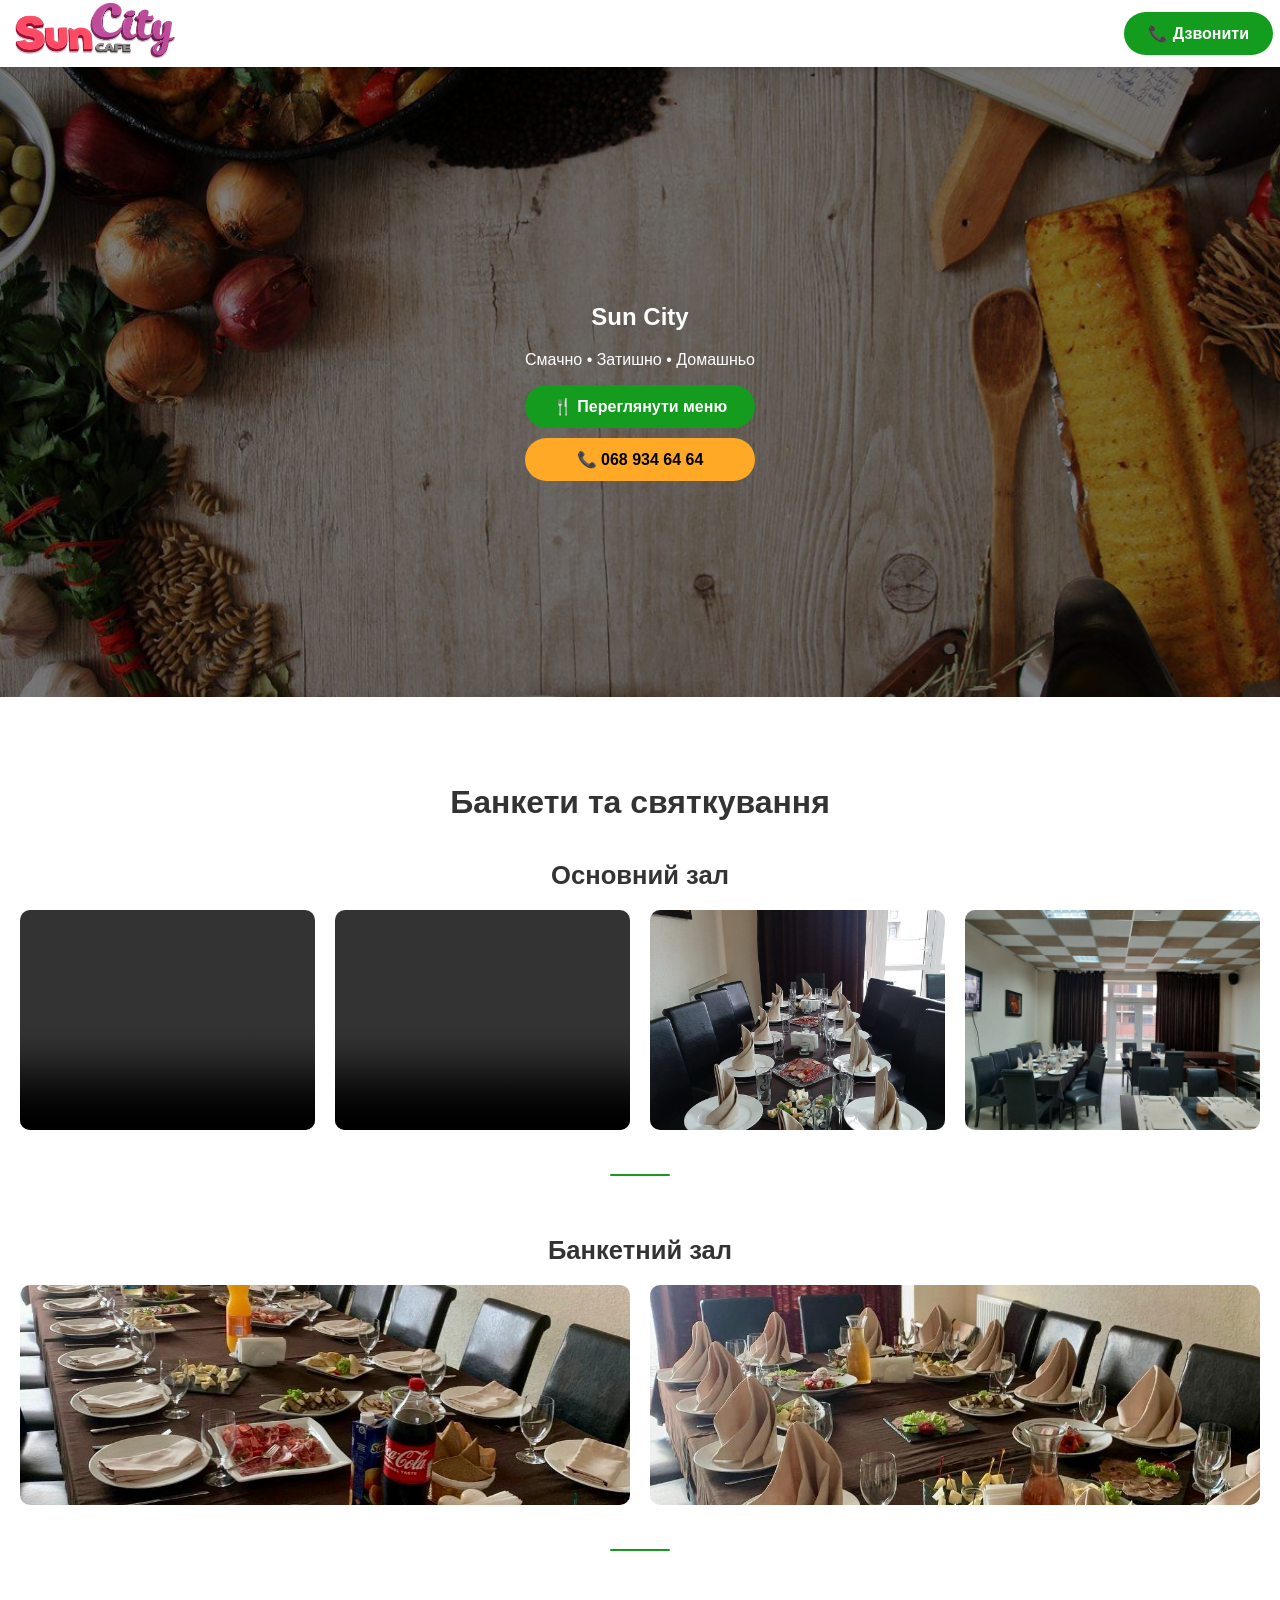
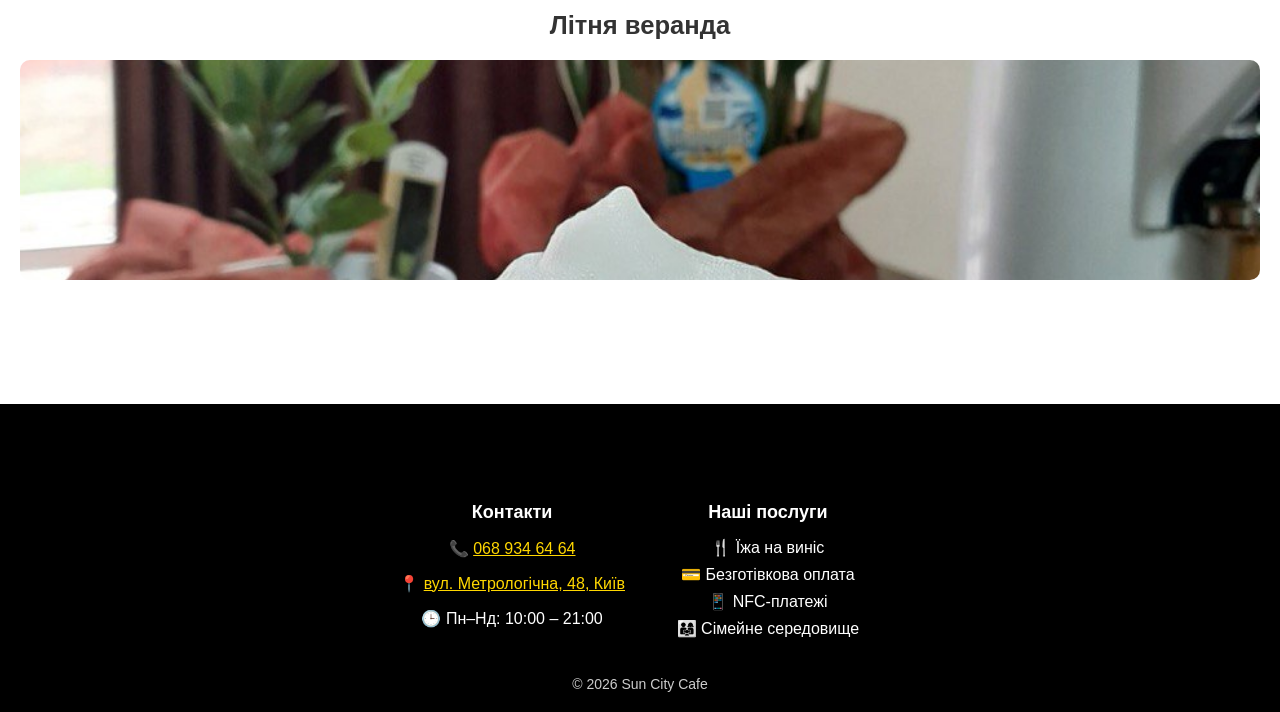
==== commit b92dcde3: "Add files via upload" ====
--- a/index.html
+++ b/index.html
@@ -52,11 +52,11 @@
     <div class="divider"></div>
   </div>
 
-  <!-- Бар -->
+  <!-- Літня веранда -->
   <div class="hall">
-    <h3>Бар</h3>
+    <h3>Літня веранда</h3>
     <div class="media-grid">
-      <a href="images/бар.jpg" target="_blank"><img src="images/бар.jpg" alt="Фото бару"></a>
+      <a href="images/бар.jpg" target="_blank"><img src="images/бар.jpg" alt="Фото літньої веранди"></a>
     </div>
   </div>
 </section>
--- a/style.css
+++ b/style.css
@@ -801,3 +801,35 @@
   transition: transform 0.2s ease-out;
   will-change: transform;
 }
+#scrollTopBtn {
+  position: fixed;
+  right: 20px;
+  bottom: 20px;
+  width: 48px;
+  height: 48px;
+  border: none;
+  border-radius: 50%;
+  background: #ffffff;
+  color: #333;
+  font-size: 20px;
+  cursor: pointer;
+
+  display: flex;
+  align-items: center;
+  justify-content: center;
+
+  box-shadow: 0 6px 18px rgba(0, 0, 0, 0.15);
+  transition: transform 0.2s ease, opacity 0.2s ease;
+
+  opacity: 0;
+  visibility: hidden;
+}
+
+#scrollTopBtn:hover {
+  transform: scale(1.08);
+}
+
+#scrollTopBtn.show {
+  opacity: 1;
+  visibility: visible;
+}
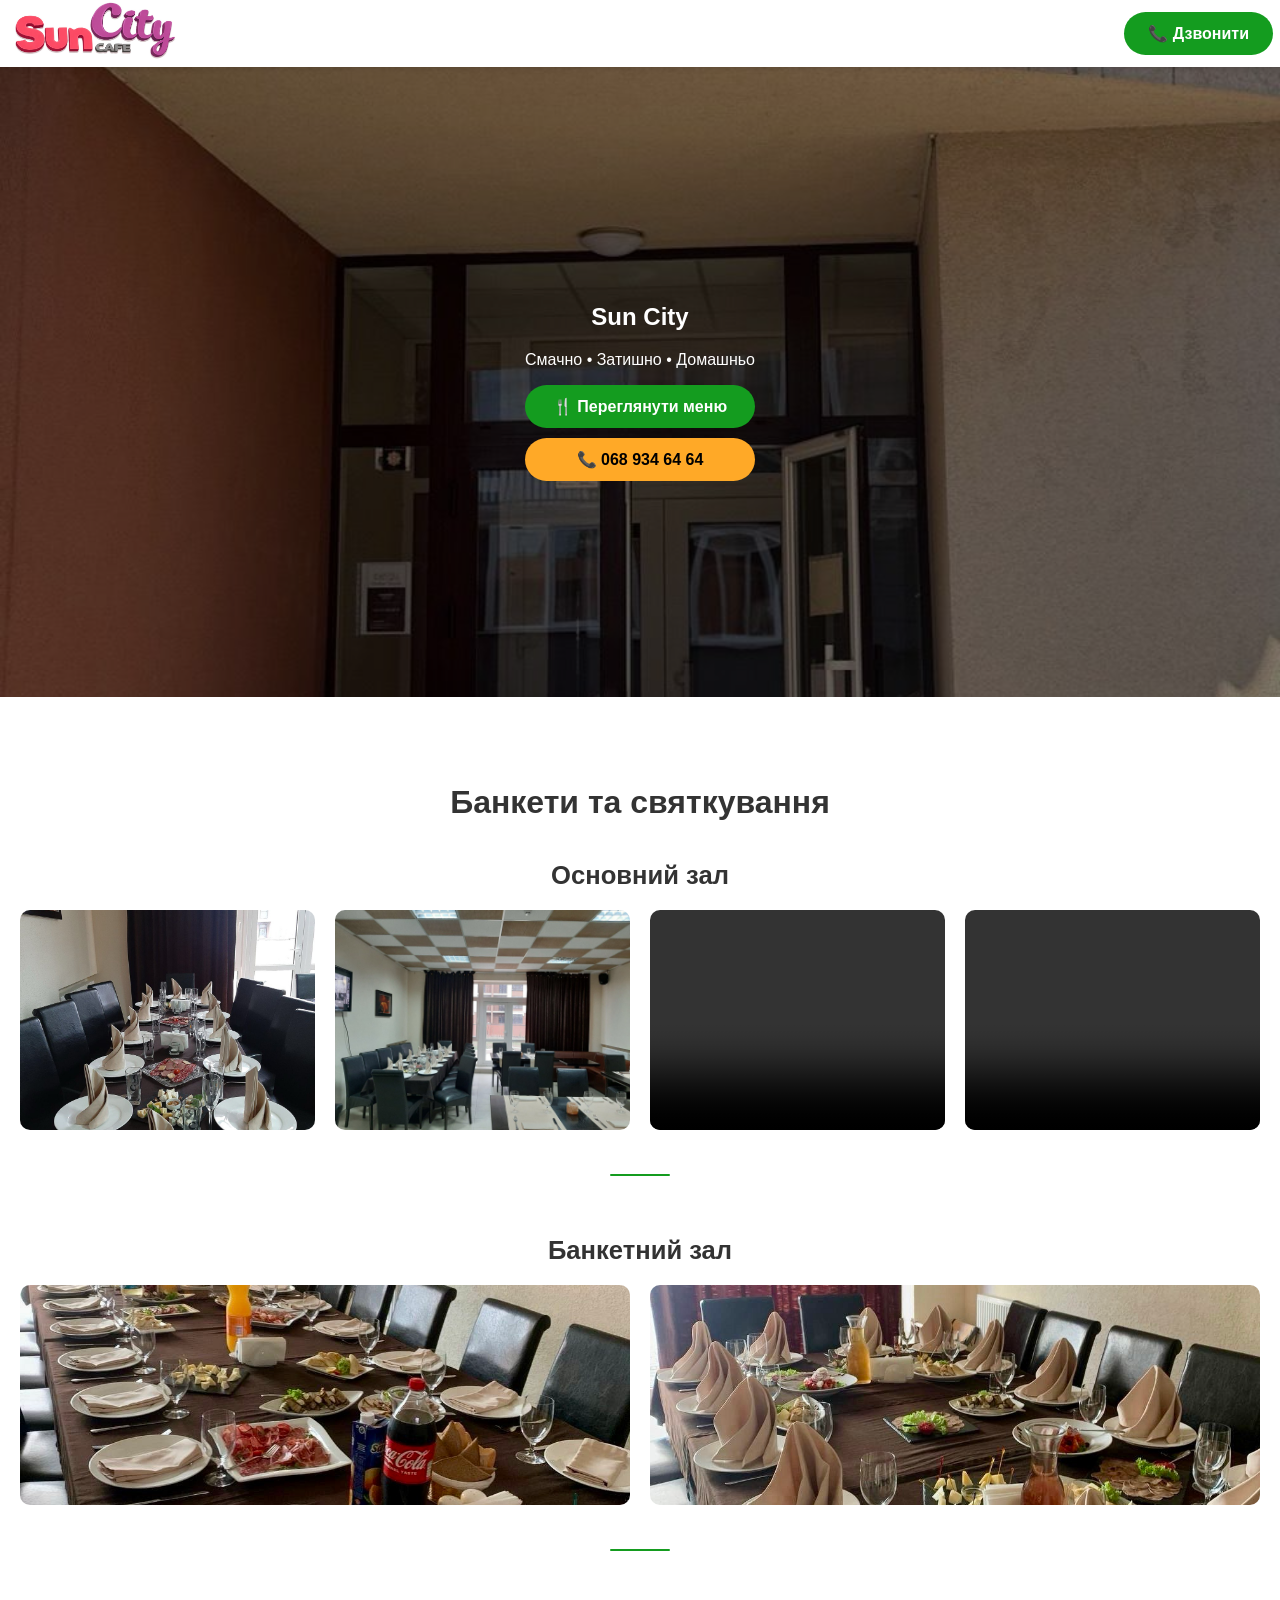
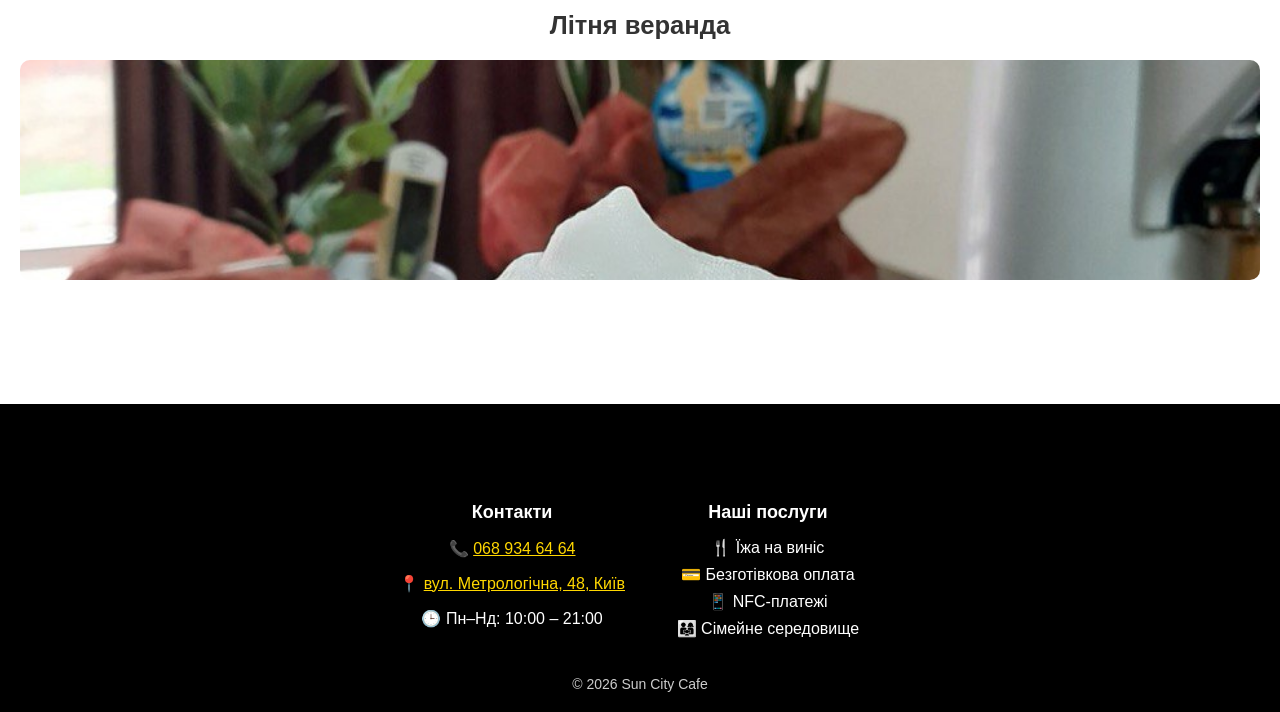
==== commit b0c30079: "Add files via upload" ====
--- a/index.html
+++ b/index.html
@@ -34,10 +34,11 @@
   <div class="hall">
     <h3>Основний зал</h3>
     <div class="media-grid">
+      <a href="images/осн1.jpg" target="_blank"><img src="images/осн1.jpg" alt="Фото основного залу"></a>
+      <a href="images/осн2.jpg" target="_blank"><img src="images/осн2.jpg" alt="Фото основного залу"></a>
       <video src="images/осн11.mp4" controls></video>
       <video src="images/осн22.mp4" controls></video>
-      <a href="images/осн1.jpg" target="_blank"><img src="images/осн1.jpg" alt="Фото основного залу"></a>
-      <a href="images/осн2.jpg" target="_blank"><img src="images/осн2.jpg" alt="Фото основного залу"></a>
+      
     </div>
     <div class="divider"></div>
   </div>
--- a/style.css
+++ b/style.css
@@ -68,7 +68,7 @@
   align-items: center;
   text-align: center;
   height: 70vh;
-  background: #ddd url('images/hall.jpg') center/cover no-repeat;
+  background: #ddd url('images/hall2.jpg') center/cover no-repeat;
   color: #fff;
 }
 
